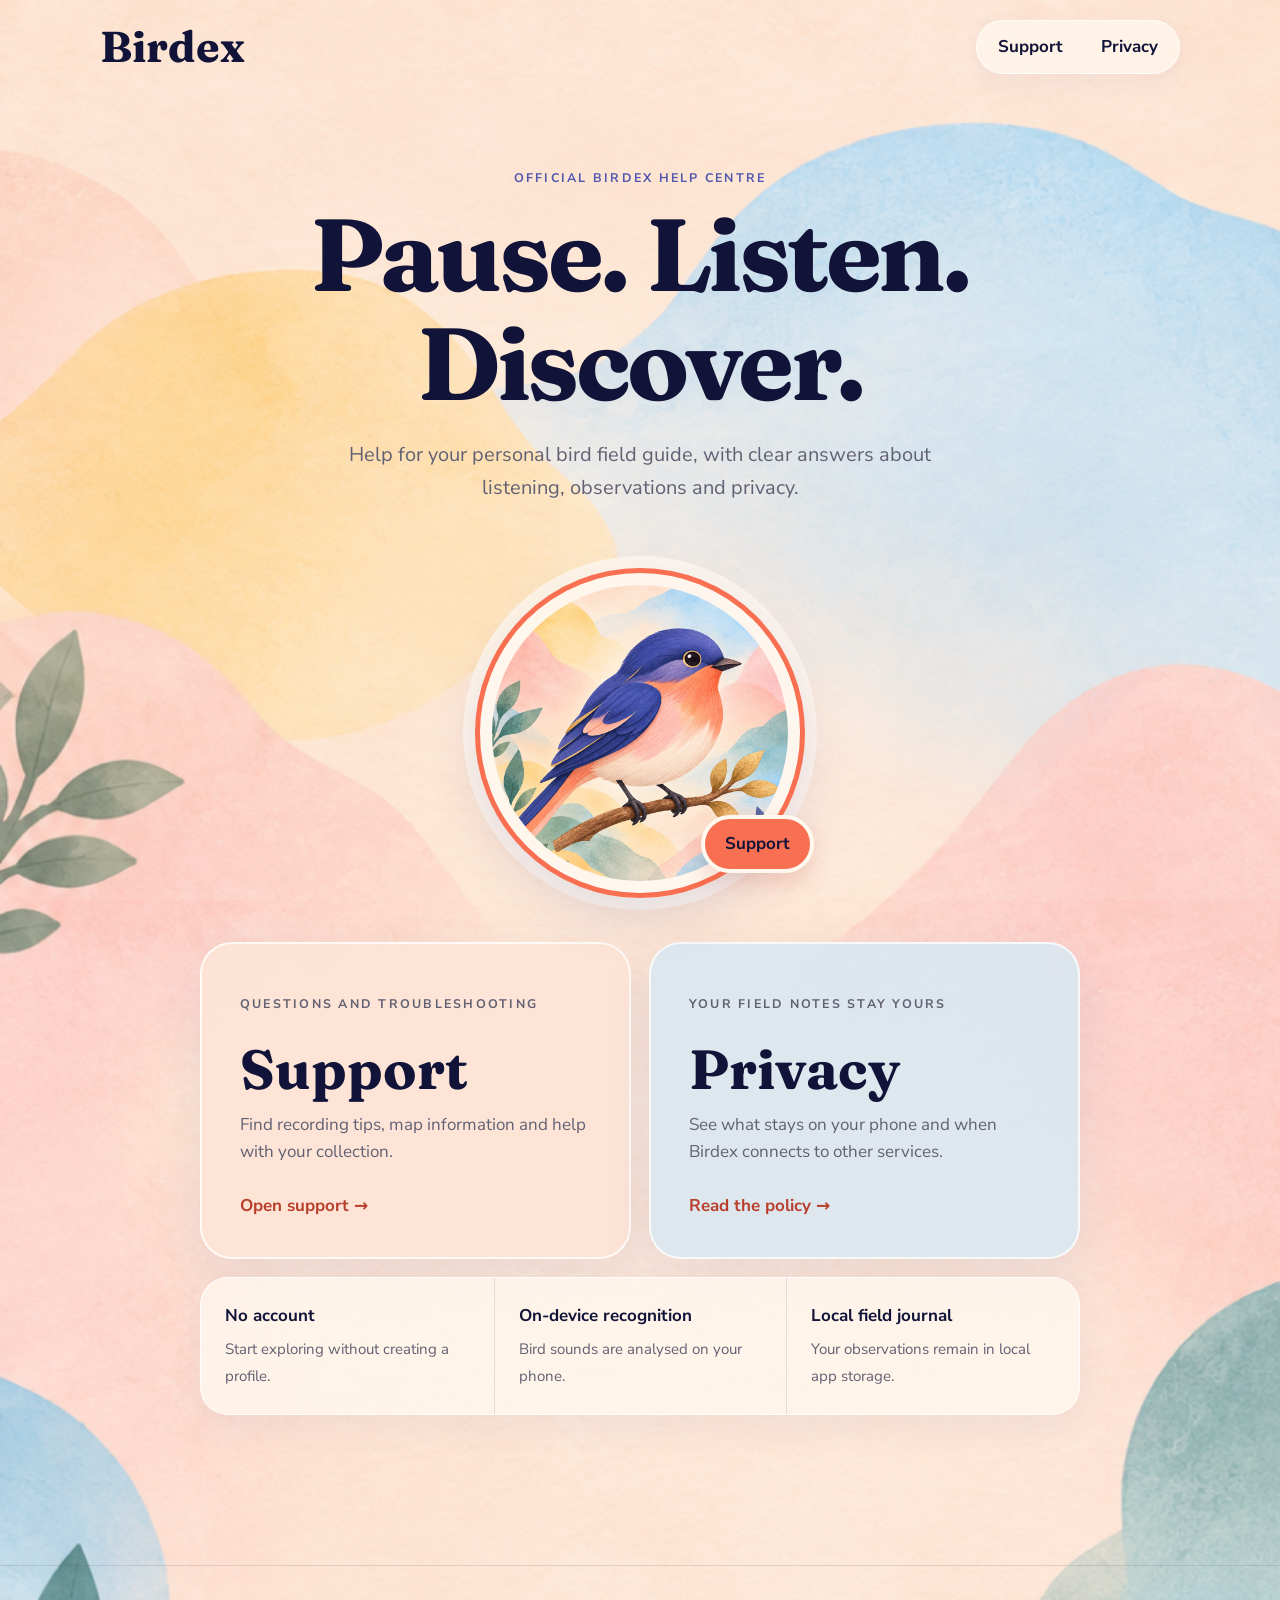
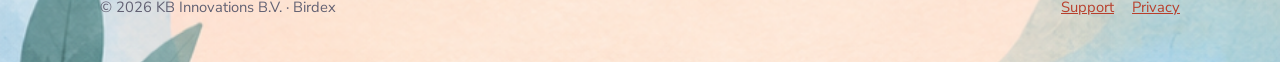
==== index.html @ 6d19d653 "Update Birdex support and privacy site" ====
<!doctype html>
<html lang="en">
<head>
  <meta charset="utf-8">
  <meta name="viewport" content="width=device-width, initial-scale=1">
  <meta name="description" content="Official support and privacy information for Birdex, a local-first bird discovery app.">
  <meta name="theme-color" content="#FDEEE2">
  <title>Birdex · Support and privacy</title>
  <link rel="icon" href="assets/app-icon.png">
  <link rel="stylesheet" href="styles.css">
</head>
<body>
  <header class="site-header site-shell">
    <a class="wordmark" href="./">Birdex</a>
    <nav class="site-nav" aria-label="Main navigation">
      <a href="support/">Support</a>
      <a href="privacy/">Privacy</a>
    </nav>
  </header>

  <main class="site-shell">
    <section class="home-hero">
      <p class="eyebrow">Official Birdex help centre</p>
      <h1>Pause. Listen.<br>Discover.</h1>
      <p class="hero-intro">Help for your personal bird field guide, with clear answers about listening, observations and privacy.</p>

      <a class="bird-medallion" href="support/" aria-label="Open Birdex support">
        <img src="assets/app-icon.png" width="512" height="512" alt="">
      </a>

      <div class="quick-links" aria-label="Help centre sections">
        <a class="quick-card" href="support/">
          <div>
            <p class="eyebrow">Questions and troubleshooting</p>
            <h2>Support</h2>
            <p>Find recording tips, map information and help with your collection.</p>
          </div>
          <span class="arrow">Open support →</span>
        </a>
        <a class="quick-card" href="privacy/">
          <div>
            <p class="eyebrow">Your field notes stay yours</p>
            <h2>Privacy</h2>
            <p>See what stays on your phone and when Birdex connects to other services.</p>
          </div>
          <span class="arrow">Read the policy →</span>
        </a>
      </div>

      <div class="privacy-note" aria-label="Birdex privacy summary">
        <div><strong>No account</strong><span>Start exploring without creating a profile.</span></div>
        <div><strong>On-device recognition</strong><span>Bird sounds are analysed on your phone.</span></div>
        <div><strong>Local field journal</strong><span>Your observations remain in local app storage.</span></div>
      </div>
    </section>
  </main>

  <footer class="site-footer">
    <div class="site-shell footer-row">
      <div>© 2026 KB Innovations B.V. · Birdex</div>
      <div class="footer-links"><a href="support/">Support</a><a href="privacy/">Privacy</a></div>
    </div>
  </footer>
</body>
</html>
---- styles.css ----
@font-face {
  font-family: "Fraunces";
  src: url("assets/fonts/Fraunces-Bold.ttf") format("truetype");
  font-style: normal;
  font-weight: 700;
  font-display: swap;
}

@font-face {
  font-family: "Nunito Sans";
  src: url("assets/fonts/NunitoSans-Regular.ttf") format("truetype");
  font-style: normal;
  font-weight: 400;
  font-display: swap;
}

@font-face {
  font-family: "Nunito Sans";
  src: url("assets/fonts/NunitoSans-Bold.ttf") format("truetype");
  font-style: normal;
  font-weight: 700;
  font-display: swap;
}

:root {
  color-scheme: light;
  --ink: #111438;
  --muted: #626173;
  --indigo: #5157ae;
  --coral: #f87051;
  --coral-hover: #ff866c;
  --coral-dark: #b83f2c;
  --paper: #fff8ef;
  --canvas: #fdeee2;
  --blush: #fde4d6;
  --sky: #dce7f0;
  --mint: #e2f0e7;
  --butter: #fff0c4;
  --border: #e8dad4;
  --shadow: 0 18px 50px rgba(81, 87, 174, 0.11);
}

* { box-sizing: border-box; }

html { scroll-behavior: smooth; }

body {
  min-height: 100vh;
  margin: 0;
  background-color: var(--canvas);
  background-image:
    linear-gradient(rgba(253, 238, 226, 0.12), rgba(253, 238, 226, 0.12)),
    url("assets/garden-paper.png");
  background-position: center top;
  background-repeat: no-repeat;
  background-size: cover;
  background-attachment: fixed;
  color: var(--ink);
  font-family: "Nunito Sans", "Avenir Next", Avenir, system-ui, sans-serif;
  font-size: 17px;
  line-height: 1.62;
}

a { color: var(--coral-dark); }
a:hover { color: var(--indigo); }
a:focus-visible, summary:focus-visible {
  outline: 3px solid var(--indigo);
  outline-offset: 4px;
}

.site-shell {
  width: min(1080px, calc(100% - 40px));
  margin-inline: auto;
}

.site-header {
  display: flex;
  align-items: center;
  justify-content: space-between;
  gap: 24px;
  min-height: 94px;
  padding-block: 16px;
}

.wordmark,
h1,
h2,
h3 {
  font-family: "Fraunces", Georgia, "Times New Roman", serif;
  font-weight: 700;
}

.wordmark {
  color: var(--ink);
  font-size: clamp(2rem, 4vw, 2.7rem);
  line-height: 1;
  text-decoration: none;
}

.site-nav {
  display: flex;
  align-items: center;
  gap: 4px;
  padding: 4px;
  border: 1px solid rgba(255, 255, 255, 0.82);
  border-radius: 999px;
  background: rgba(255, 248, 239, 0.72);
  box-shadow: 0 8px 24px rgba(81, 87, 174, 0.06);
}

.site-nav a {
  min-height: 44px;
  display: inline-flex;
  align-items: center;
  padding: 8px 17px;
  border-radius: 999px;
  color: var(--ink);
  font-weight: 700;
  text-decoration: none;
}

.site-nav a:hover,
.site-nav a[aria-current="page"] {
  background: var(--paper);
  color: var(--coral-dark);
}

main { padding-bottom: 84px; }

.home-hero {
  display: grid;
  justify-items: center;
  padding: clamp(36px, 6vw, 74px) 0 46px;
  text-align: center;
}

.eyebrow {
  margin: 0 0 12px;
  color: var(--indigo);
  font-size: 0.78rem;
  font-weight: 700;
  letter-spacing: 0.18em;
  text-transform: uppercase;
}

h1,
h2,
h3 { margin: 0; line-height: 1.06; }

h1 {
  max-width: 920px;
  font-size: clamp(3.15rem, 8vw, 6.7rem);
  letter-spacing: -0.035em;
}

h2 { font-size: clamp(2rem, 4.5vw, 3.45rem); }
h3 { font-size: 1.45rem; }

.hero-intro,
.lead {
  max-width: 650px;
  margin: 22px auto 0;
  color: var(--muted);
  font-size: clamp(1.05rem, 2vw, 1.25rem);
}

.bird-medallion {
  position: relative;
  width: clamp(230px, 30vw, 330px);
  aspect-ratio: 1;
  display: block;
  margin: clamp(38px, 6vw, 64px) auto 0;
  padding: 12px;
  border: 5px solid var(--coral);
  border-radius: 50%;
  background: rgba(255, 248, 239, 0.92);
  box-shadow:
    0 20px 48px rgba(81, 87, 174, 0.15),
    0 0 0 12px rgba(255, 248, 239, 0.8);
  transition: transform 180ms ease, box-shadow 180ms ease;
}

.bird-medallion::after {
  position: absolute;
  right: -14px;
  bottom: 20px;
  min-height: 50px;
  display: grid;
  place-items: center;
  padding: 0 20px;
  border: 4px solid var(--paper);
  border-radius: 999px;
  background: var(--coral);
  color: var(--ink);
  content: "Support";
  font-weight: 700;
  box-shadow: 0 10px 24px rgba(184, 63, 44, 0.18);
}

.bird-medallion:hover {
  color: inherit;
  transform: translateY(-4px);
  box-shadow:
    0 26px 60px rgba(81, 87, 174, 0.18),
    0 0 0 12px rgba(255, 248, 239, 0.88);
}

.bird-medallion img {
  width: 100%;
  height: 100%;
  display: block;
  border-radius: 50%;
  object-fit: cover;
}

.quick-links {
  width: min(880px, 100%);
  display: grid;
  grid-template-columns: repeat(2, minmax(0, 1fr));
  gap: 18px;
  margin: 44px auto 0;
}

.quick-card {
  min-height: 190px;
  display: flex;
  flex-direction: column;
  align-items: flex-start;
  justify-content: space-between;
  padding: clamp(26px, 4vw, 38px);
  border: 2px solid rgba(255, 255, 255, 0.78);
  border-radius: 32px;
  background: rgba(253, 228, 214, 0.92);
  color: var(--ink);
  text-align: left;
  text-decoration: none;
  box-shadow: var(--shadow);
  transition: transform 180ms ease, box-shadow 180ms ease;
}

.quick-card:nth-child(2) { background: rgba(220, 231, 240, 0.94); }
.quick-card:hover {
  color: var(--ink);
  transform: translateY(-3px);
  box-shadow: 0 22px 58px rgba(81, 87, 174, 0.15);
}
.quick-card p { max-width: 360px; margin: 12px 0 26px; color: var(--muted); }
.quick-card .arrow { color: var(--coral-dark); font-weight: 700; }

.privacy-note {
  width: min(880px, 100%);
  display: grid;
  grid-template-columns: repeat(3, minmax(0, 1fr));
  margin: 18px auto 0;
  overflow: hidden;
  border: 1px solid rgba(255, 255, 255, 0.84);
  border-radius: 28px;
  background: rgba(255, 248, 239, 0.8);
  box-shadow: 0 12px 34px rgba(81, 87, 174, 0.07);
}

.privacy-note div { padding: 24px; text-align: left; }
.privacy-note div + div { border-left: 1px solid var(--border); }
.privacy-note strong { display: block; margin-bottom: 5px; }
.privacy-note span { color: var(--muted); font-size: 0.94rem; line-height: 1.45; }

.page-hero {
  max-width: 820px;
  margin-inline: auto;
  padding: clamp(44px, 7vw, 84px) 0 46px;
  text-align: center;
}

.page-hero h1 { font-size: clamp(3rem, 7vw, 5.8rem); }

.actions {
  display: flex;
  flex-wrap: wrap;
  justify-content: center;
  gap: 12px;
  margin-top: 30px;
}

.button {
  min-height: 56px;
  display: inline-flex;
  align-items: center;
  justify-content: center;
  padding: 12px 25px;
  border: 3px solid var(--paper);
  border-radius: 999px;
  background: var(--coral);
  color: var(--ink);
  font-weight: 700;
  text-decoration: none;
  box-shadow: 0 10px 25px rgba(184, 63, 44, 0.16);
}

.button:hover { background: var(--coral-hover); color: var(--ink); }
.draft-contact { cursor: not-allowed; opacity: 0.72; pointer-events: none; }

.content-card {
  max-width: 900px;
  margin-inline: auto;
  padding: clamp(28px, 6vw, 66px);
  border: 2px solid rgba(255, 255, 255, 0.84);
  border-radius: 38px;
  background: rgba(255, 248, 239, 0.93);
  box-shadow: var(--shadow);
}

.content-card h2 {
  margin-top: 48px;
  font-size: clamp(1.7rem, 3vw, 2.25rem);
}

.content-card h2:first-child { margin-top: 0; }
.content-card p, .content-card li { color: #33344c; }
.content-card .meta { color: var(--muted); font-size: 0.93rem; }

.faq { display: grid; gap: 14px; margin-top: 28px; }
.faq details {
  padding: 20px 22px;
  border: 1px solid var(--border);
  border-radius: 20px;
  background: rgba(255, 255, 255, 0.65);
}
.faq details[open] { background: var(--blush); }
.faq summary { cursor: pointer; color: var(--ink); font-weight: 700; }
.faq details p { margin-bottom: 0; }

.site-footer {
  margin-top: 20px;
  padding: 30px 0 42px;
  border-top: 1px solid rgba(98, 97, 115, 0.18);
  color: var(--muted);
  font-size: 0.92rem;
}

.footer-row {
  display: flex;
  justify-content: space-between;
  align-items: flex-start;
  gap: 24px;
}
.footer-links { display: flex; flex-wrap: wrap; gap: 18px; }

@media (max-width: 760px) {
  body { background-attachment: scroll; }
  .site-shell { width: min(100% - 28px, 1080px); }
  .site-header { min-height: 82px; }
  .wordmark { font-size: 2.1rem; }
  .site-nav a { min-height: 42px; padding-inline: 13px; }
  .home-hero { padding-top: 28px; }
  h1 { font-size: clamp(3rem, 15vw, 4.9rem); }
  .bird-medallion { width: min(70vw, 292px); }
  .quick-links { grid-template-columns: 1fr; }
  .quick-card { min-height: 170px; }
  .privacy-note { grid-template-columns: 1fr; }
  .privacy-note div + div { border-top: 1px solid var(--border); border-left: 0; }
  .page-hero h1 { font-size: clamp(2.8rem, 13vw, 4.4rem); }
  .content-card { border-radius: 30px; }
  .footer-row { display: grid; }
}

@media (max-width: 440px) {
  body { font-size: 16px; }
  .site-header { align-items: flex-start; }
  .site-nav { margin-top: -2px; }
  .site-nav a { padding-inline: 11px; }
  .bird-medallion::after { right: -8px; }
}

@media (prefers-reduced-motion: reduce) {
  html { scroll-behavior: auto; }
  .bird-medallion, .quick-card { transition: none; }
}
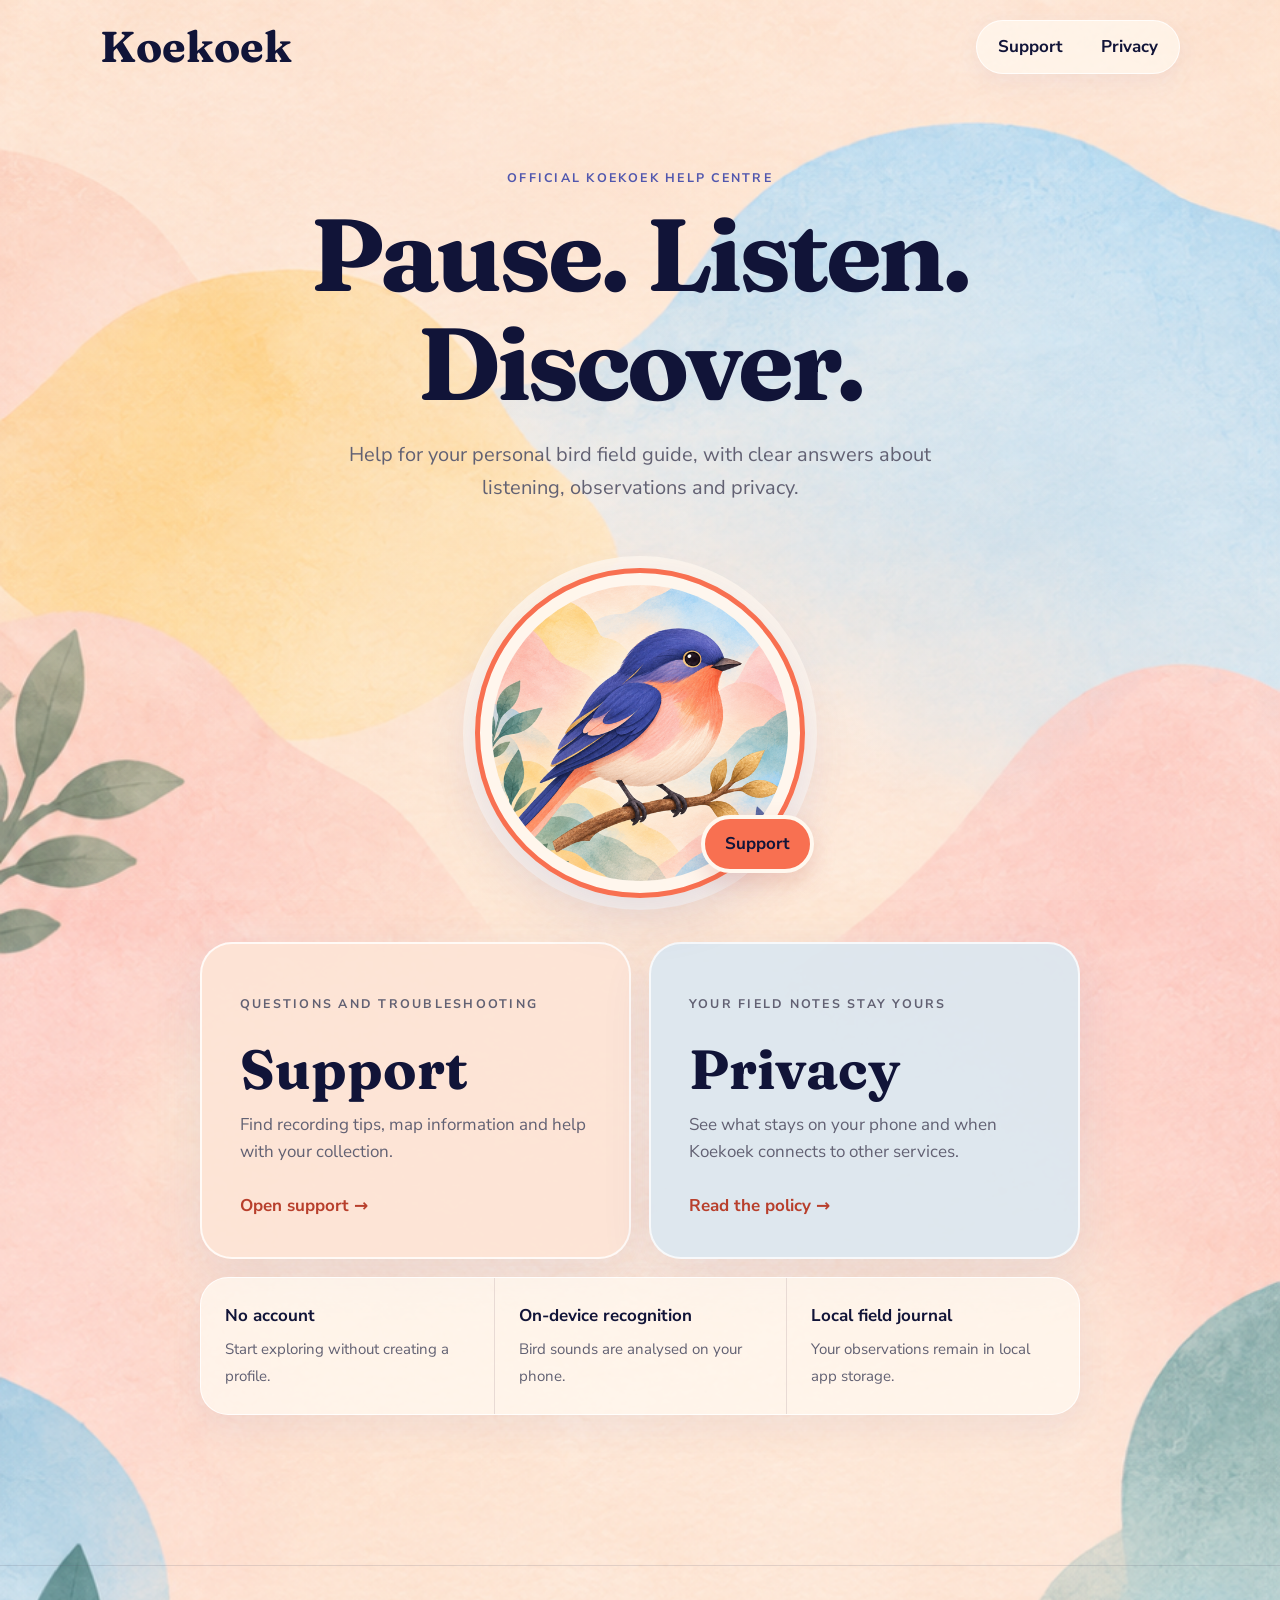
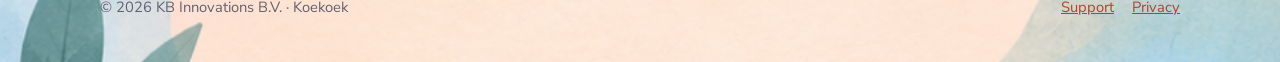
==== commit 2342e62a: "Update Birdex support and privacy site" ====
--- a/index.html
+++ b/index.html
@@ -3,15 +3,15 @@
 <head>
   <meta charset="utf-8">
   <meta name="viewport" content="width=device-width, initial-scale=1">
-  <meta name="description" content="Official support and privacy information for Birdex, a local-first bird discovery app.">
+  <meta name="description" content="Official support and privacy information for Koekoek, a local-first bird discovery app.">
   <meta name="theme-color" content="#FDEEE2">
-  <title>Birdex · Support and privacy</title>
+  <title>Koekoek · Support and privacy</title>
   <link rel="icon" href="assets/app-icon.png">
   <link rel="stylesheet" href="styles.css">
 </head>
 <body>
   <header class="site-header site-shell">
-    <a class="wordmark" href="./">Birdex</a>
+    <a class="wordmark" href="./">Koekoek</a>
     <nav class="site-nav" aria-label="Main navigation">
       <a href="support/">Support</a>
       <a href="privacy/">Privacy</a>
@@ -20,11 +20,11 @@
 
   <main class="site-shell">
     <section class="home-hero">
-      <p class="eyebrow">Official Birdex help centre</p>
+      <p class="eyebrow">Official Koekoek help centre</p>
       <h1>Pause. Listen.<br>Discover.</h1>
       <p class="hero-intro">Help for your personal bird field guide, with clear answers about listening, observations and privacy.</p>
 
-      <a class="bird-medallion" href="support/" aria-label="Open Birdex support">
+      <a class="bird-medallion" href="support/" aria-label="Open Koekoek support">
         <img src="assets/app-icon.png" width="512" height="512" alt="">
       </a>
 
@@ -41,13 +41,13 @@
           <div>
             <p class="eyebrow">Your field notes stay yours</p>
             <h2>Privacy</h2>
-            <p>See what stays on your phone and when Birdex connects to other services.</p>
+            <p>See what stays on your phone and when Koekoek connects to other services.</p>
           </div>
           <span class="arrow">Read the policy →</span>
         </a>
       </div>
 
-      <div class="privacy-note" aria-label="Birdex privacy summary">
+      <div class="privacy-note" aria-label="Koekoek privacy summary">
         <div><strong>No account</strong><span>Start exploring without creating a profile.</span></div>
         <div><strong>On-device recognition</strong><span>Bird sounds are analysed on your phone.</span></div>
         <div><strong>Local field journal</strong><span>Your observations remain in local app storage.</span></div>
@@ -57,7 +57,7 @@
 
   <footer class="site-footer">
     <div class="site-shell footer-row">
-      <div>© 2026 KB Innovations B.V. · Birdex</div>
+      <div>© 2026 KB Innovations B.V. · Koekoek</div>
       <div class="footer-links"><a href="support/">Support</a><a href="privacy/">Privacy</a></div>
     </div>
   </footer>
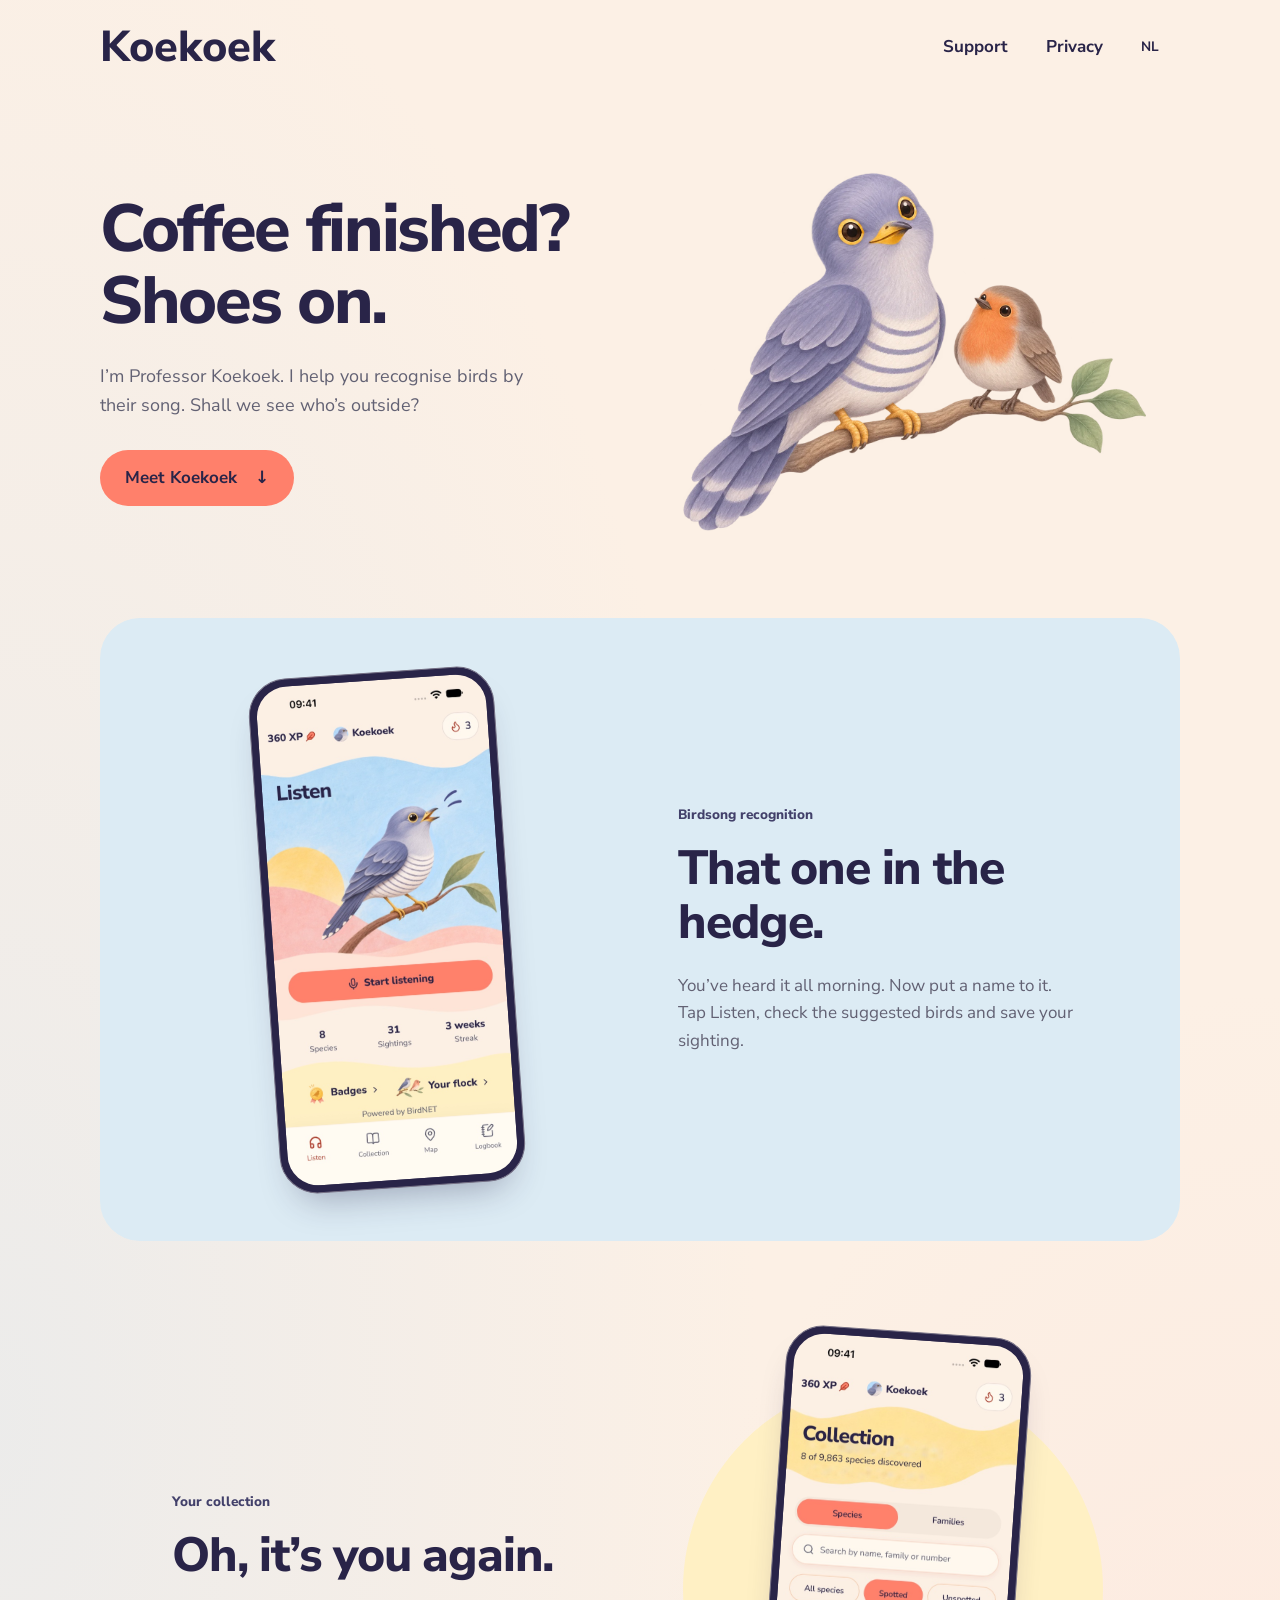
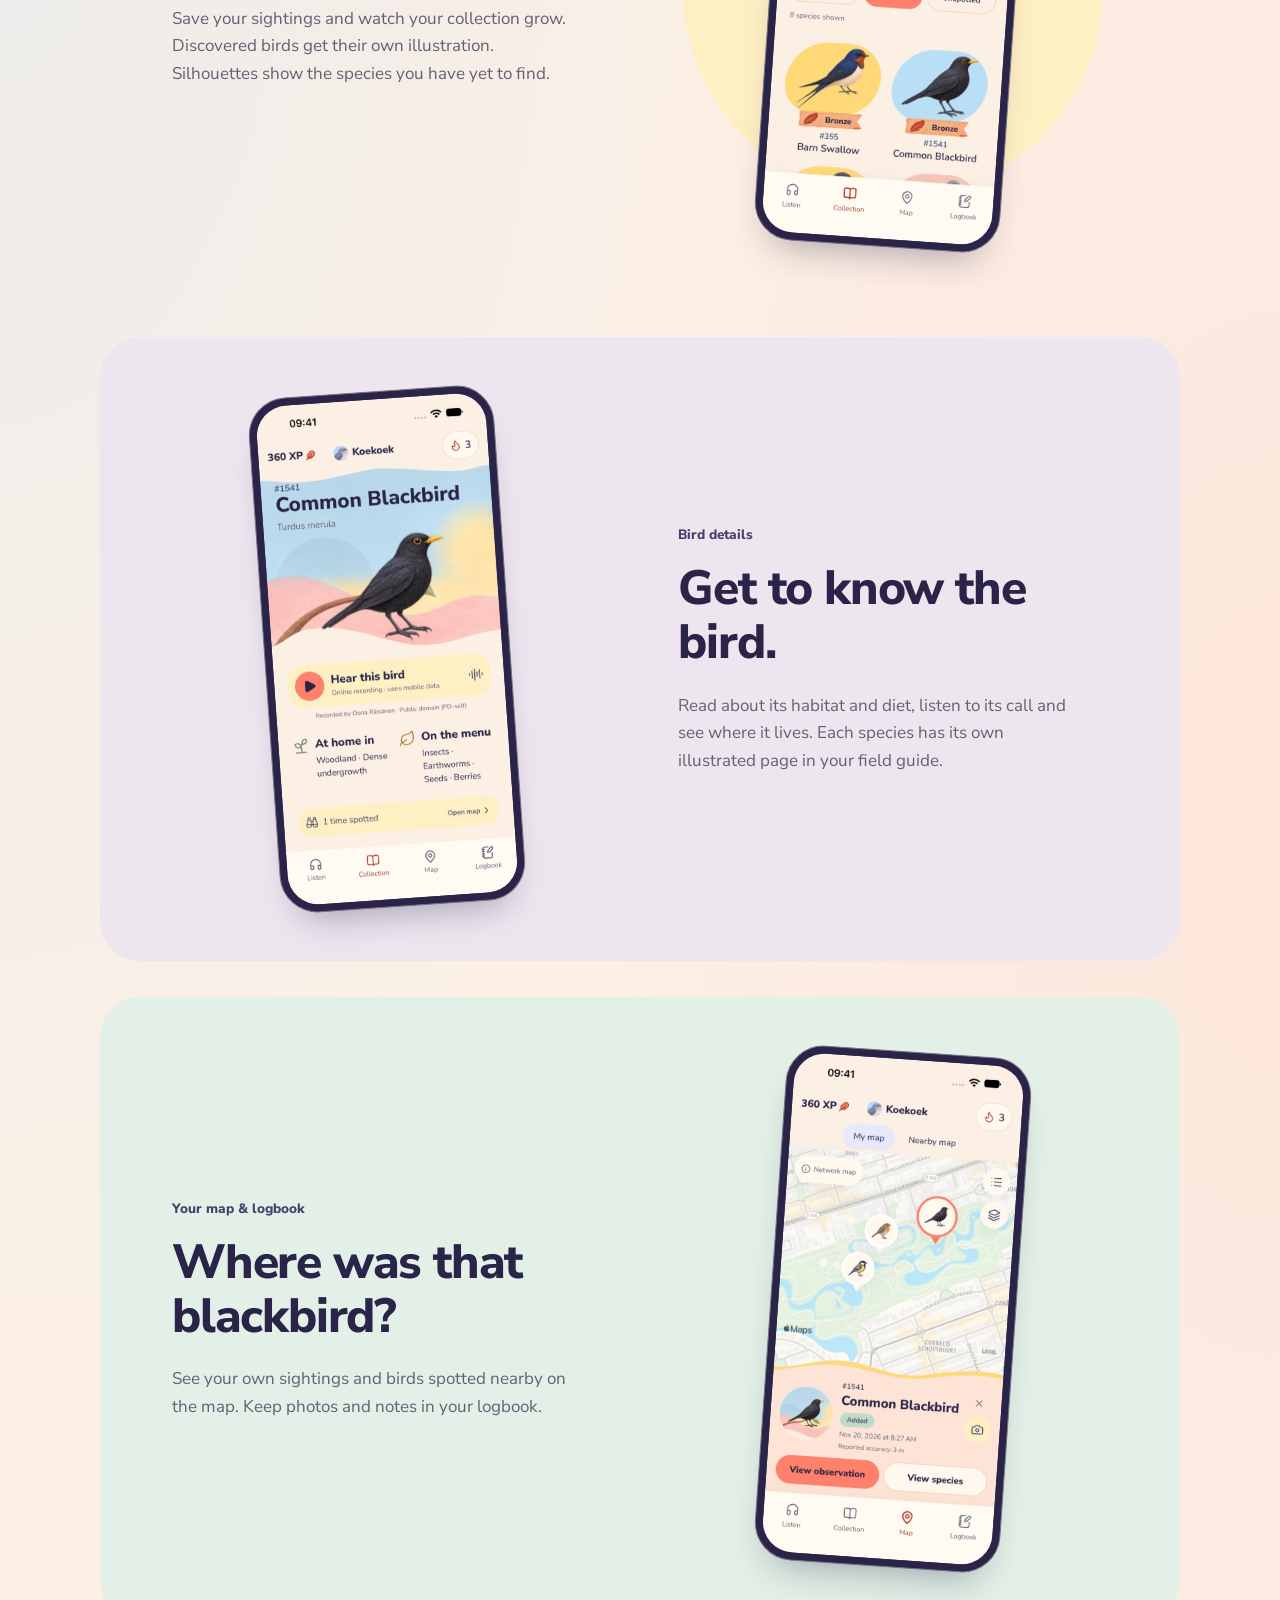
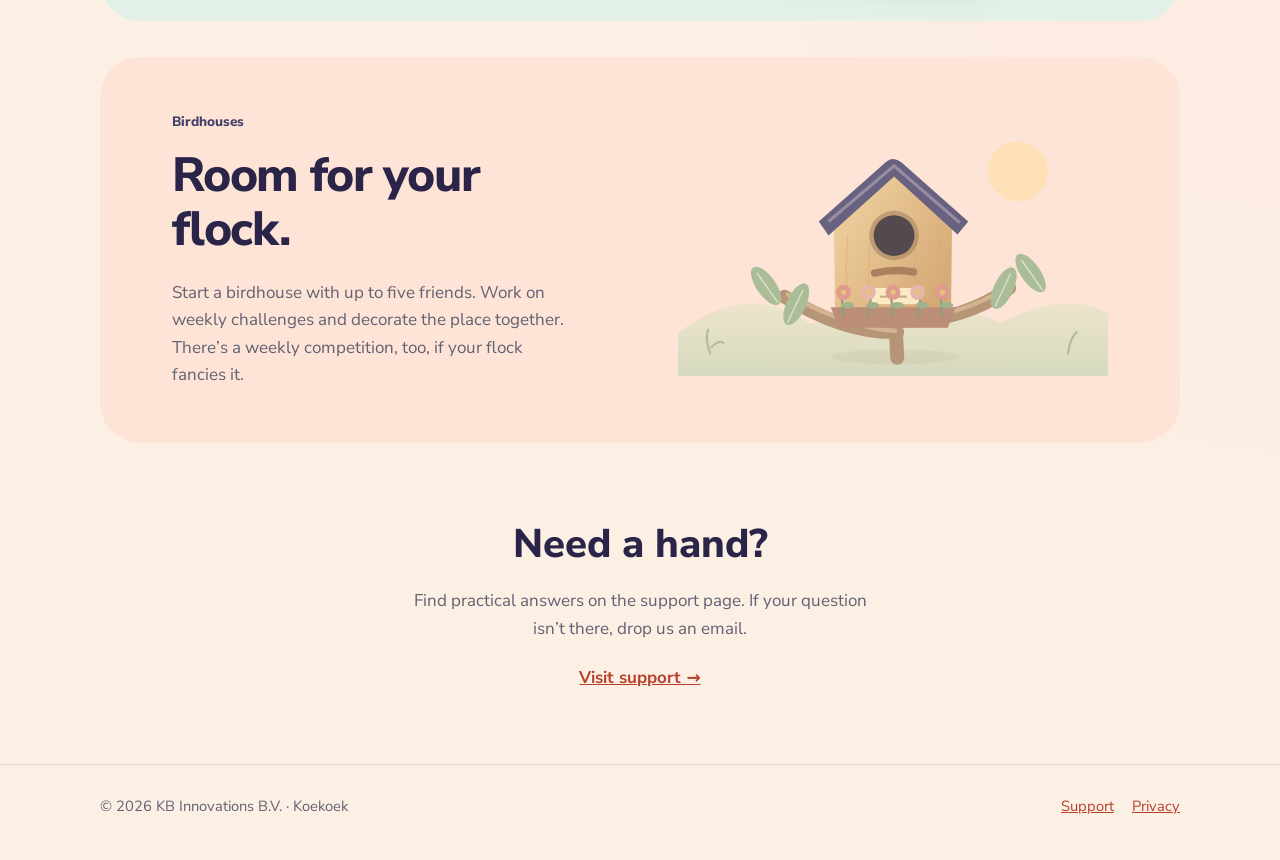
==== commit f1fa2656: "Update Koekoek website" ====
--- a/index.html
+++ b/index.html
@@ -3,62 +3,97 @@
 <head>
   <meta charset="utf-8">
   <meta name="viewport" content="width=device-width, initial-scale=1">
-  <meta name="description" content="Official support and privacy information for Koekoek, a local-first bird discovery app.">
-  <meta name="theme-color" content="#FDEEE2">
-  <title>Koekoek · Support and privacy</title>
+  <meta name="description" content="Meet the birds around you with Koekoek. Recognise birdsong, build your collection and keep your favourite sightings close.">
+  <meta name="theme-color" content="#FCF0E5">
+  <title>Koekoek · Discover the birds around you</title>
   <link rel="icon" href="assets/app-icon.png">
   <link rel="stylesheet" href="styles.css">
+  <link rel="alternate" hreflang="en" href="./">
+  <link rel="alternate" hreflang="nl" href="nl/">
+  <script src="locale.js" defer></script>
 </head>
-<body>
+<body class="home-site">
   <header class="site-header site-shell">
-    <a class="wordmark" href="./">Koekoek</a>
+    <a class="wordmark" href="./?lang=en">Koekoek</a>
     <nav class="site-nav" aria-label="Main navigation">
-      <a href="support/">Support</a>
-      <a href="privacy/">Privacy</a>
-    </nav>
+      <a href="support/?lang=en">Support</a>
+      <a href="privacy/?lang=en">Privacy</a>
+    <a href="nl/" hreflang="nl" lang="nl" aria-label="Nederlands" title="Nederlands">NL</a></nav>
   </header>
 
   <main class="site-shell">
-    <section class="home-hero">
-      <p class="eyebrow">Official Koekoek help centre</p>
-      <h1>Pause. Listen.<br>Discover.</h1>
-      <p class="hero-intro">Help for your personal bird field guide, with clear answers about listening, observations and privacy.</p>
+    <section class="home-hero" aria-labelledby="welcome-title">
+      <div class="home-welcome">
+        <h1 id="welcome-title">Coffee finished?<br>Shoes on.</h1>
+        <p class="hero-intro">I’m Professor Koekoek. I help you recognise birds by their song. Shall we see who’s outside?</p>
+        <div class="actions"><a class="button" href="#listen">Meet Koekoek <span aria-hidden="true">↓</span></a></div>
+      </div>
+      <img class="home-illustration" src="assets/koekoek-garden-hero.webp" width="1536" height="1024" alt="The Koekoek bird and a robin together on a leafy branch." fetchpriority="high">
+    </section>
 
-      <a class="bird-medallion" href="support/" aria-label="Open Koekoek support">
-        <img src="assets/app-icon.png" width="512" height="512" alt="">
-      </a>
+    <section class="feature feature-listen" id="listen" aria-labelledby="listen-title">
+      <div class="feature-visual">
+        <div class="phone phone-left"><img src="assets/screens/listen.jpg" width="600" height="1304" alt="Koekoek’s Listen screen with its Start listening button." loading="lazy"></div>
+      </div>
+      <div class="feature-copy">
+        <p class="feature-label">Birdsong recognition</p>
+        <h2 id="listen-title">That one in the hedge.</h2>
+        <p>You’ve heard it all morning. Now put a name to it. Tap Listen, check the suggested birds and save your sighting.</p>
+      </div>
+    </section>
 
-      <div class="quick-links" aria-label="Help centre sections">
-        <a class="quick-card" href="support/">
-          <div>
-            <p class="eyebrow">Questions and troubleshooting</p>
-            <h2>Support</h2>
-            <p>Find recording tips, map information and help with your collection.</p>
-          </div>
-          <span class="arrow">Open support →</span>
-        </a>
-        <a class="quick-card" href="privacy/">
-          <div>
-            <p class="eyebrow">Your field notes stay yours</p>
-            <h2>Privacy</h2>
-            <p>See what stays on your phone and when Koekoek connects to other services.</p>
-          </div>
-          <span class="arrow">Read the policy →</span>
-        </a>
+    <section class="feature feature-collection" aria-labelledby="collection-title">
+      <div class="feature-copy">
+        <p class="feature-label">Your collection</p>
+        <h2 id="collection-title">Oh, it’s you again.</h2>
+        <p>Save your sightings and watch your collection grow. Discovered birds get their own illustration. Silhouettes show the species you have yet to find.</p>
       </div>
+      <div class="feature-visual">
+        <div class="phone phone-right"><img src="assets/screens/collection.jpg" width="600" height="1304" alt="A personal Koekoek collection showing illustrated Barn Swallow and Common Blackbird entries." loading="lazy"></div>
+      </div>
+    </section>
 
-      <div class="privacy-note" aria-label="Koekoek privacy summary">
-        <div><strong>No account</strong><span>Start exploring without creating a profile.</span></div>
-        <div><strong>On-device recognition</strong><span>Bird sounds are analysed on your phone.</span></div>
-        <div><strong>Local field journal</strong><span>Your observations remain in local app storage.</span></div>
+    <section class="feature feature-species" aria-labelledby="species-title">
+      <div class="feature-visual">
+        <div class="phone phone-left"><img src="assets/screens/species.jpg" width="600" height="1304" alt="The Common Blackbird detail page with its call, habitat and diet." loading="lazy"></div>
       </div>
+      <div class="feature-copy">
+        <p class="feature-label">Bird details</p>
+        <h2 id="species-title">Get to know the bird.</h2>
+        <p>Read about its habitat and diet, listen to its call and see where it lives. Each species has its own illustrated page in your field guide.</p>
+      </div>
+    </section>
+
+    <section class="feature feature-map" aria-labelledby="map-title">
+      <div class="feature-copy">
+        <p class="feature-label">Your map &amp; logbook</p>
+        <h2 id="map-title">Where was that blackbird?</h2>
+        <p>See your own sightings and birds spotted nearby on the map. Keep photos and notes in your logbook.</p>
+      </div>
+      <div class="feature-visual">
+        <div class="phone phone-right"><img src="assets/screens/map.jpg" width="600" height="1304" alt="Koekoek’s personal map with three saved bird sightings and an observation preview." loading="lazy"></div>
+      </div>
+    </section>
+
+    <section class="feature feature-house" aria-labelledby="house-title">
+      <div class="feature-copy">
+        <p class="feature-label">Birdhouses</p>
+        <h2 id="house-title">Room for your flock.</h2>
+        <p>Start a birdhouse with up to five friends. Work on weekly challenges and decorate the place together. There’s a weekly competition, too, if your flock fancies it.</p>
+      </div>
+      <img class="house-art" src="assets/birdhouse.svg" width="400" height="235" alt="A wooden Koekoek birdhouse with a purple roof and a window box of flowers." loading="lazy">
+    </section>
+    <section class="home-closing">
+      <h2>Need a hand?</h2>
+      <p>Find practical answers on the support page. If your question isn’t there, drop us an email.</p>
+      <a href="support/?lang=en">Visit support <span aria-hidden="true">→</span></a>
     </section>
   </main>
 
   <footer class="site-footer">
     <div class="site-shell footer-row">
       <div>© 2026 KB Innovations B.V. · Koekoek</div>
-      <div class="footer-links"><a href="support/">Support</a><a href="privacy/">Privacy</a></div>
+      <div class="footer-links"><a href="support/?lang=en">Support</a><a href="privacy/?lang=en">Privacy</a></div>
     </div>
   </footer>
 </body>
--- a/styles.css
+++ b/styles.css
@@ -1,8 +1,8 @@
 @font-face {
-  font-family: "Fraunces";
-  src: url("assets/fonts/Fraunces-Bold.ttf") format("truetype");
+  font-family: "Nunito Sans";
+  src: url("assets/fonts/NunitoSans-ExtraBold.ttf") format("truetype");
   font-style: normal;
-  font-weight: 700;
+  font-weight: 800;
   font-display: swap;
 }
 
@@ -24,14 +24,14 @@
 
 :root {
   color-scheme: light;
-  --ink: #111438;
+  --ink: #292448;
   --muted: #626173;
-  --indigo: #5157ae;
-  --coral: #f87051;
+  --indigo: #42406A;
+  --coral: #FF806B;
   --coral-hover: #ff866c;
   --coral-dark: #b83f2c;
   --paper: #fff8ef;
-  --canvas: #fdeee2;
+  --canvas: #FCF0E5;
   --blush: #fde4d6;
   --sky: #dce7f0;
   --mint: #e2f0e7;
@@ -48,13 +48,6 @@
   min-height: 100vh;
   margin: 0;
   background-color: var(--canvas);
-  background-image:
-    linear-gradient(rgba(253, 238, 226, 0.12), rgba(253, 238, 226, 0.12)),
-    url("assets/garden-paper.png");
-  background-position: center top;
-  background-repeat: no-repeat;
-  background-size: cover;
-  background-attachment: fixed;
   color: var(--ink);
   font-family: "Nunito Sans", "Avenir Next", Avenir, system-ui, sans-serif;
   font-size: 17px;
@@ -63,7 +56,7 @@
 
 a { color: var(--coral-dark); }
 a:hover { color: var(--indigo); }
-a:focus-visible, summary:focus-visible {
+a:focus-visible, button:focus-visible, summary:focus-visible {
   outline: 3px solid var(--indigo);
   outline-offset: 4px;
 }
@@ -86,8 +79,8 @@
 h1,
 h2,
 h3 {
-  font-family: "Fraunces", Georgia, "Times New Roman", serif;
-  font-weight: 700;
+  font-family: "Nunito Sans", system-ui, sans-serif;
+  font-weight: 800;
 }
 
 .wordmark {
@@ -127,12 +120,53 @@
 
 main { padding-bottom: 84px; }
 
+.home-site,
+.invitation-site { background: radial-gradient(ellipse at 0% 35%, #DCE7F080, transparent 42%), radial-gradient(ellipse at 100% 60%, #FFDCD380, transparent 42%), var(--canvas); }
+.site-nav { background: var(--mint); border-color: var(--mint); box-shadow: none; }
+
 .home-hero {
   display: grid;
-  justify-items: center;
-  padding: clamp(36px, 6vw, 74px) 0 46px;
-  text-align: center;
-}
+  grid-template-columns: 1fr 1.1fr;
+  align-items: center;
+  gap: 16px;
+  padding: clamp(36px, 6vw, 70px) 0 82px;
+}
+.home-hero h1 { font-size: clamp(2.8rem, 5.2vw, 4.5rem); line-height: 1.08; }
+.home-hero .hero-intro { max-width: 430px; font-size: 1.125rem; margin: 24px 0 0; }
+.home-hero .actions { justify-content: flex-start; }
+.home-hero .button { gap: 18px; border: 0; box-shadow: none; }
+.home-illustration { display: block; width: 100%; height: auto; }
+.home-site main { padding-bottom: 0; }
+.home-site .site-nav { background: transparent; border: 0; }
+.home-site .site-footer { margin-top: 0; }
+.feature {
+  display: grid;
+  grid-template-columns: 1fr 1fr;
+  align-items: center;
+  gap: clamp(24px, 6vw, 80px);
+  padding: 54px clamp(24px, 6vw, 72px);
+  border-radius: 40px;
+  margin-bottom: 36px;
+  scroll-margin-top: 24px;
+}
+.feature-listen { background: #DCEBF4; }
+.feature-species { background: #EEE6EF; }
+.feature-map { background: var(--mint); }
+.feature-copy { max-width: 400px; }
+.feature-copy h2 { font-size: clamp(2rem, 3.8vw, 3rem); line-height: 1.12; letter-spacing: -.025em; }
+.feature-copy p { margin: 22px 0 0; color: var(--muted); }
+.feature-copy .feature-label { margin: 0 0 16px; color: var(--indigo); font-size: .85rem; font-weight: 800; }
+.feature-copy .feature-detail { font-size: .95rem; }
+.feature-visual { display: grid; place-items: center; position: relative; isolation: isolate; }
+.feature-collection .feature-visual::before { content: ''; position: absolute; z-index: -1; width: 115%; max-width: 420px; aspect-ratio: 1; border-radius: 50%; background: var(--butter); }
+.phone { width: min(246px, 100%); padding: 7px; border: 1px solid #757085; border-radius: 38px; background: #292448; box-shadow: 0 22px 36px -18px #29244860; }
+.phone img { display: block; width: 100%; height: auto; border-radius: 31px; }
+.phone-left { transform: rotate(-4deg); }
+.phone-right { transform: rotate(4deg); }
+.home-closing { max-width: 620px; margin: 80px auto 72px; text-align: center; }
+.home-closing h2 { font-size: clamp(1.9rem, 4vw, 2.5rem); }
+.home-closing p { color: var(--muted); margin: 22px auto; max-width: 470px; }
+.home-closing a { font-weight: 700; }
 
 .eyebrow {
   margin: 0 0 12px;
@@ -163,106 +197,6 @@
   color: var(--muted);
   font-size: clamp(1.05rem, 2vw, 1.25rem);
 }
-
-.bird-medallion {
-  position: relative;
-  width: clamp(230px, 30vw, 330px);
-  aspect-ratio: 1;
-  display: block;
-  margin: clamp(38px, 6vw, 64px) auto 0;
-  padding: 12px;
-  border: 5px solid var(--coral);
-  border-radius: 50%;
-  background: rgba(255, 248, 239, 0.92);
-  box-shadow:
-    0 20px 48px rgba(81, 87, 174, 0.15),
-    0 0 0 12px rgba(255, 248, 239, 0.8);
-  transition: transform 180ms ease, box-shadow 180ms ease;
-}
-
-.bird-medallion::after {
-  position: absolute;
-  right: -14px;
-  bottom: 20px;
-  min-height: 50px;
-  display: grid;
-  place-items: center;
-  padding: 0 20px;
-  border: 4px solid var(--paper);
-  border-radius: 999px;
-  background: var(--coral);
-  color: var(--ink);
-  content: "Support";
-  font-weight: 700;
-  box-shadow: 0 10px 24px rgba(184, 63, 44, 0.18);
-}
-
-.bird-medallion:hover {
-  color: inherit;
-  transform: translateY(-4px);
-  box-shadow:
-    0 26px 60px rgba(81, 87, 174, 0.18),
-    0 0 0 12px rgba(255, 248, 239, 0.88);
-}
-
-.bird-medallion img {
-  width: 100%;
-  height: 100%;
-  display: block;
-  border-radius: 50%;
-  object-fit: cover;
-}
-
-.quick-links {
-  width: min(880px, 100%);
-  display: grid;
-  grid-template-columns: repeat(2, minmax(0, 1fr));
-  gap: 18px;
-  margin: 44px auto 0;
-}
-
-.quick-card {
-  min-height: 190px;
-  display: flex;
-  flex-direction: column;
-  align-items: flex-start;
-  justify-content: space-between;
-  padding: clamp(26px, 4vw, 38px);
-  border: 2px solid rgba(255, 255, 255, 0.78);
-  border-radius: 32px;
-  background: rgba(253, 228, 214, 0.92);
-  color: var(--ink);
-  text-align: left;
-  text-decoration: none;
-  box-shadow: var(--shadow);
-  transition: transform 180ms ease, box-shadow 180ms ease;
-}
-
-.quick-card:nth-child(2) { background: rgba(220, 231, 240, 0.94); }
-.quick-card:hover {
-  color: var(--ink);
-  transform: translateY(-3px);
-  box-shadow: 0 22px 58px rgba(81, 87, 174, 0.15);
-}
-.quick-card p { max-width: 360px; margin: 12px 0 26px; color: var(--muted); }
-.quick-card .arrow { color: var(--coral-dark); font-weight: 700; }
-
-.privacy-note {
-  width: min(880px, 100%);
-  display: grid;
-  grid-template-columns: repeat(3, minmax(0, 1fr));
-  margin: 18px auto 0;
-  overflow: hidden;
-  border: 1px solid rgba(255, 255, 255, 0.84);
-  border-radius: 28px;
-  background: rgba(255, 248, 239, 0.8);
-  box-shadow: 0 12px 34px rgba(81, 87, 174, 0.07);
-}
-
-.privacy-note div { padding: 24px; text-align: left; }
-.privacy-note div + div { border-left: 1px solid var(--border); }
-.privacy-note strong { display: block; margin-bottom: 5px; }
-.privacy-note span { color: var(--muted); font-size: 0.94rem; line-height: 1.45; }
 
 .page-hero {
   max-width: 820px;
@@ -297,6 +231,22 @@
 }
 
 .button:hover { background: var(--coral-hover); color: var(--ink); }
+
+.invite-page { max-width: 760px; }
+.invite-art { position: relative; isolation: isolate; width: min(450px, 100%); margin: 0 auto 26px; padding: 20px 0; }
+.invite-art::before { content: ""; position: absolute; z-index: -1; inset: 4% 3%; background: #B9DFF7; border-radius: 46% 54% 43% 57% / 54% 46% 54% 46%; transform: rotate(-5deg); }
+.invite-art::after { content: ""; position: absolute; z-index: -1; width: 72px; height: 72px; border-radius: 50%; background: #FFD978; top: 0; right: 12%; }
+.invite-bird { display: block; width: min(390px, 90%); height: auto; margin: 0 auto 24px; }
+.invite-art .invite-bird { margin-bottom: 0; }
+.invite-page .page-hero { padding-top: 30px; }
+.invite-page h1 { font-size: clamp(2.5rem, 7vw, 3.6rem); letter-spacing: -.025em; }
+.invite-page .eyebrow { display: inline-block; letter-spacing: .06em; background: #FFF0C4; border-radius: 18px; padding: 8px 15px; }
+.invite-page .button { border: 0; font: 800 1rem "Nunito Sans", sans-serif; padding: 15px 32px; box-shadow: none; cursor: pointer; }
+.invite-help { margin: 28px 0; padding: 24px; border-radius: 24px; background: #E2F0E7; border: 1px solid #BFDCC9; text-align: left; }
+.invite-help summary { cursor: pointer; font-weight: bold; padding-block: 8px; }
+.invite-help code { overflow-wrap: anywhere; user-select: all; }
+.invite-note { font-size: .94rem; }
+[hidden] { display: none !important; }
 .draft-contact { cursor: not-allowed; opacity: 0.72; pointer-events: none; }
 
 .content-card {
@@ -351,13 +301,19 @@
   .site-header { min-height: 82px; }
   .wordmark { font-size: 2.1rem; }
   .site-nav a { min-height: 42px; padding-inline: 13px; }
-  .home-hero { padding-top: 28px; }
+  .home-hero { grid-template-columns: 1fr; text-align: center; padding: 32px 0 40px; gap: 32px; }
+  .home-hero h1 { font-size: clamp(2.5rem, 9.5vw, 4rem); }
+  .home-hero .hero-intro { margin-inline: auto; }
+  .home-hero .actions { justify-content: center; }
+  .home-illustration { width: min(460px, 100%); margin: 0 auto; }
+  .feature { grid-template-columns: 1fr; padding: 36px 26px 40px; gap: 32px; border-radius: 30px; margin-bottom: 20px; }
+  .feature-copy { grid-row: 1; max-width: 430px; margin: auto; text-align: center; }
+  .feature-visual { grid-row: 2; }
+  .phone { width: 220px; }
+  .feature-collection .feature-visual::before { width: 290px; max-width: 105%; }
+  .home-closing { margin: 56px auto; padding-inline: 12px; }
+
   h1 { font-size: clamp(3rem, 15vw, 4.9rem); }
-  .bird-medallion { width: min(70vw, 292px); }
-  .quick-links { grid-template-columns: 1fr; }
-  .quick-card { min-height: 170px; }
-  .privacy-note { grid-template-columns: 1fr; }
-  .privacy-note div + div { border-top: 1px solid var(--border); border-left: 0; }
   .page-hero h1 { font-size: clamp(2.8rem, 13vw, 4.4rem); }
   .content-card { border-radius: 30px; }
   .footer-row { display: grid; }
@@ -368,10 +324,16 @@
   .site-header { align-items: flex-start; }
   .site-nav { margin-top: -2px; }
   .site-nav a { padding-inline: 11px; }
-  .bird-medallion::after { right: -8px; }
+  .site-header { gap: 10px; }
+  .wordmark { font-size: 1.75rem; }
+  .site-nav a { padding-inline: 9px; }
 }
 
 @media (prefers-reduced-motion: reduce) {
   html { scroll-behavior: auto; }
-  .bird-medallion, .quick-card { transition: none; }
-}
+}
+
+.feature-house { background: var(--blush); margin-top: 36px; }
+.house-art { display: block; width: 100%; height: auto; }
+.site-nav a[hreflang] { font-size: .85rem; }
+@media(max-width: 440px) { .site-nav a { padding-inline: 7px; font-size: .875rem; } .site-nav { gap: 0; padding: 2px; } .wordmark { font-size: 1.65rem; } .feature-house .house-art { grid-row: 2; } }
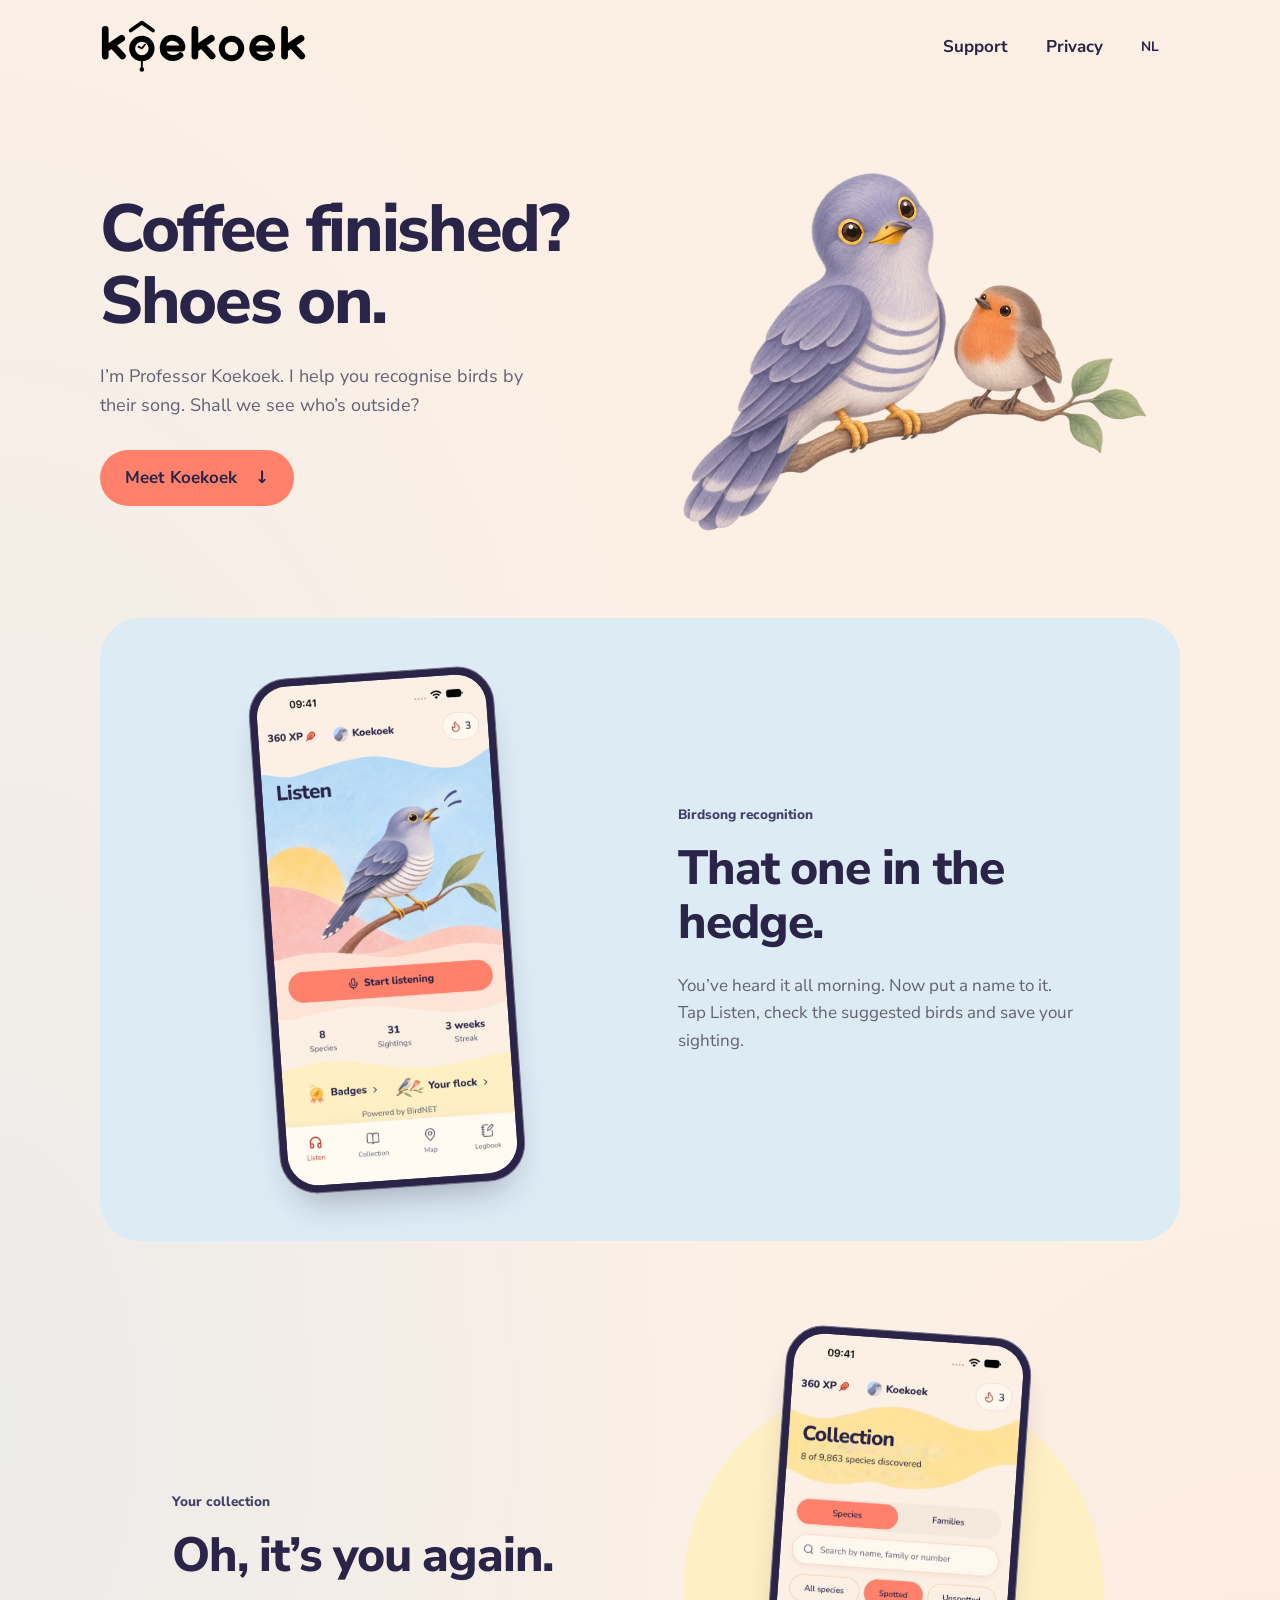
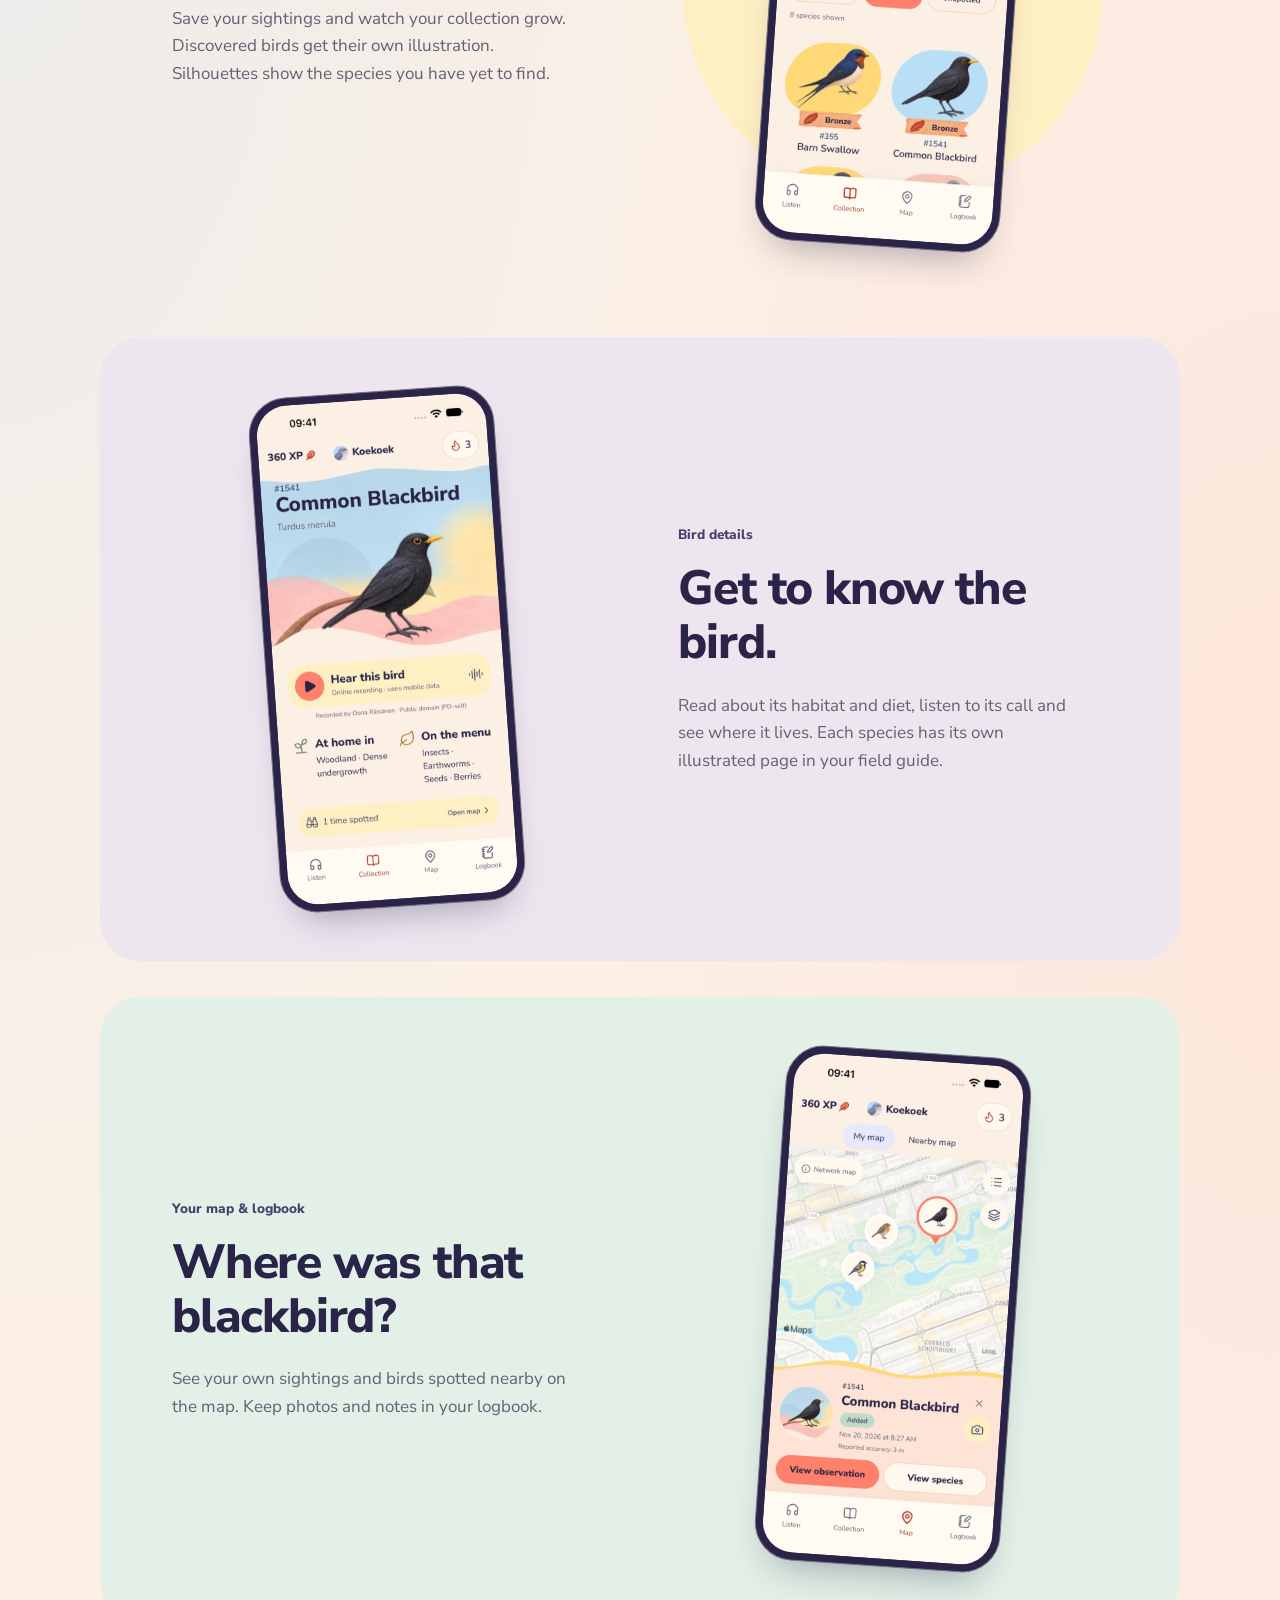
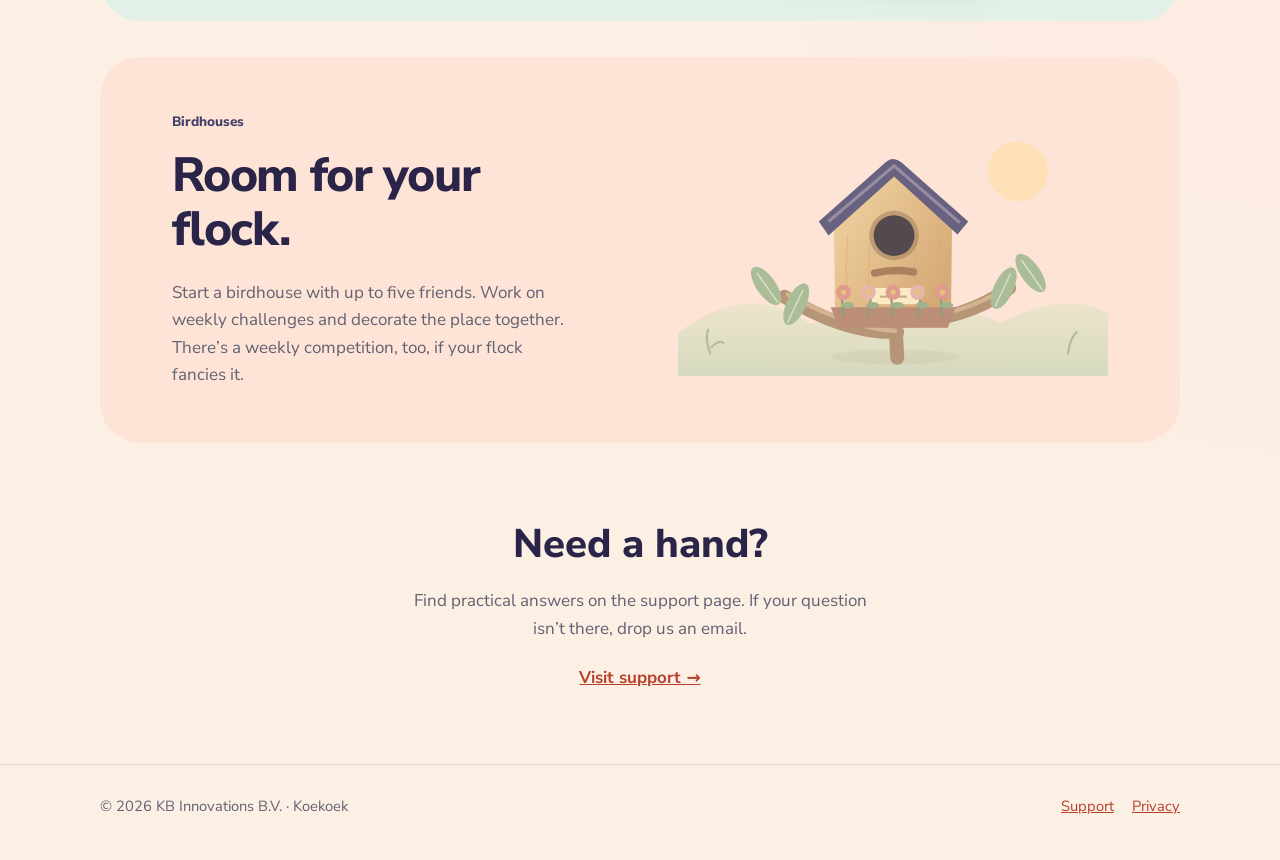
==== commit 5d87a79d: "Update Koekoek website" ====
--- a/index.html
+++ b/index.html
@@ -14,7 +14,7 @@
 </head>
 <body class="home-site">
   <header class="site-header site-shell">
-    <a class="wordmark" href="./?lang=en">Koekoek</a>
+    <a class="wordmark" href="./?lang=en"><img src="assets/koekoek-wordmark.svg" width="554" height="144" alt="Koekoek"></a>
     <nav class="site-nav" aria-label="Main navigation">
       <a href="support/?lang=en">Support</a>
       <a href="privacy/?lang=en">Privacy</a>
--- a/styles.css
+++ b/styles.css
@@ -84,10 +84,20 @@
 }
 
 .wordmark {
+  display: inline-flex;
+  flex-shrink: 0;
+  align-items: center;
+  min-height: 44px;
   color: var(--ink);
   font-size: clamp(2rem, 4vw, 2.7rem);
   line-height: 1;
   text-decoration: none;
+}
+
+.wordmark img {
+  display: block;
+  width: 4.8em;
+  height: auto;
 }
 
 .site-nav {
@@ -337,3 +347,7 @@
 .house-art { display: block; width: 100%; height: auto; }
 .site-nav a[hreflang] { font-size: .85rem; }
 @media(max-width: 440px) { .site-nav a { padding-inline: 7px; font-size: .875rem; } .site-nav { gap: 0; padding: 2px; } .wordmark { font-size: 1.65rem; } .feature-house .house-art { grid-row: 2; } }
+
+@media (max-width: 440px) {
+  .wordmark img { width: 4.3em; }
+}
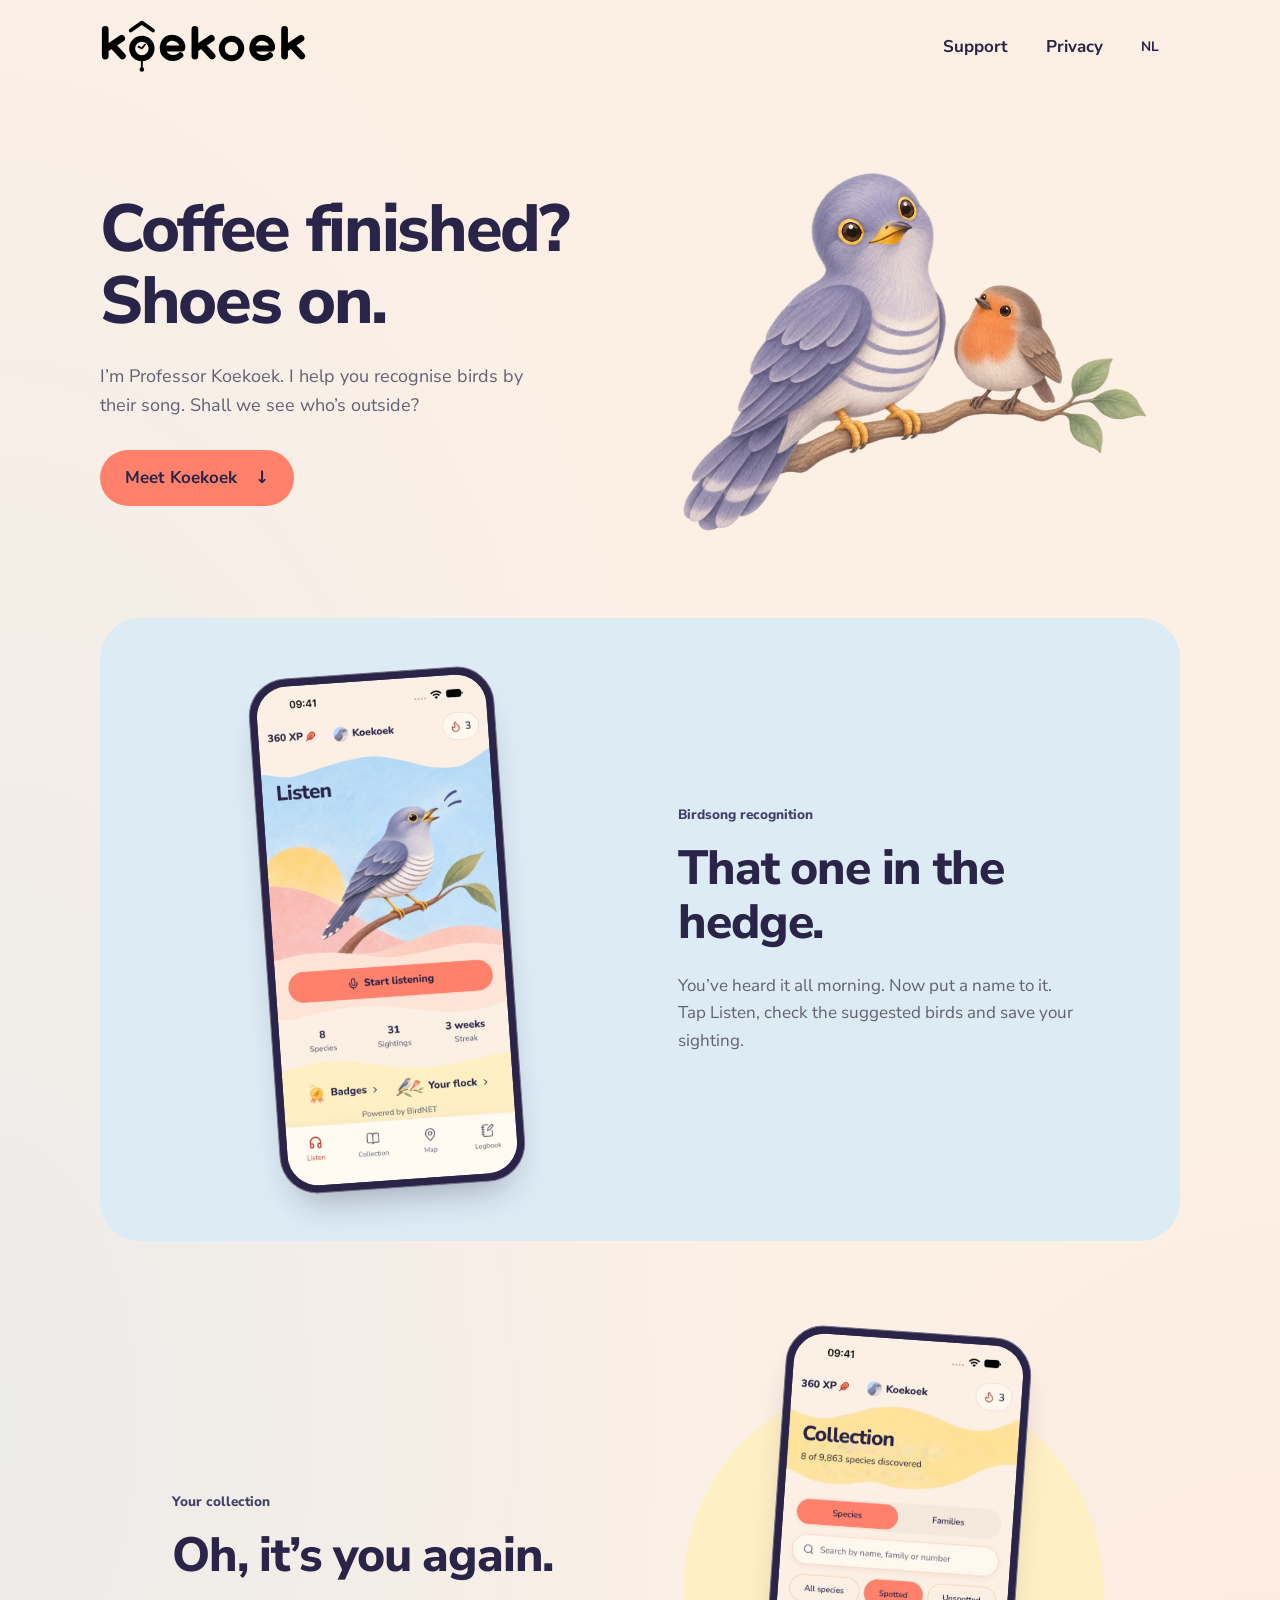
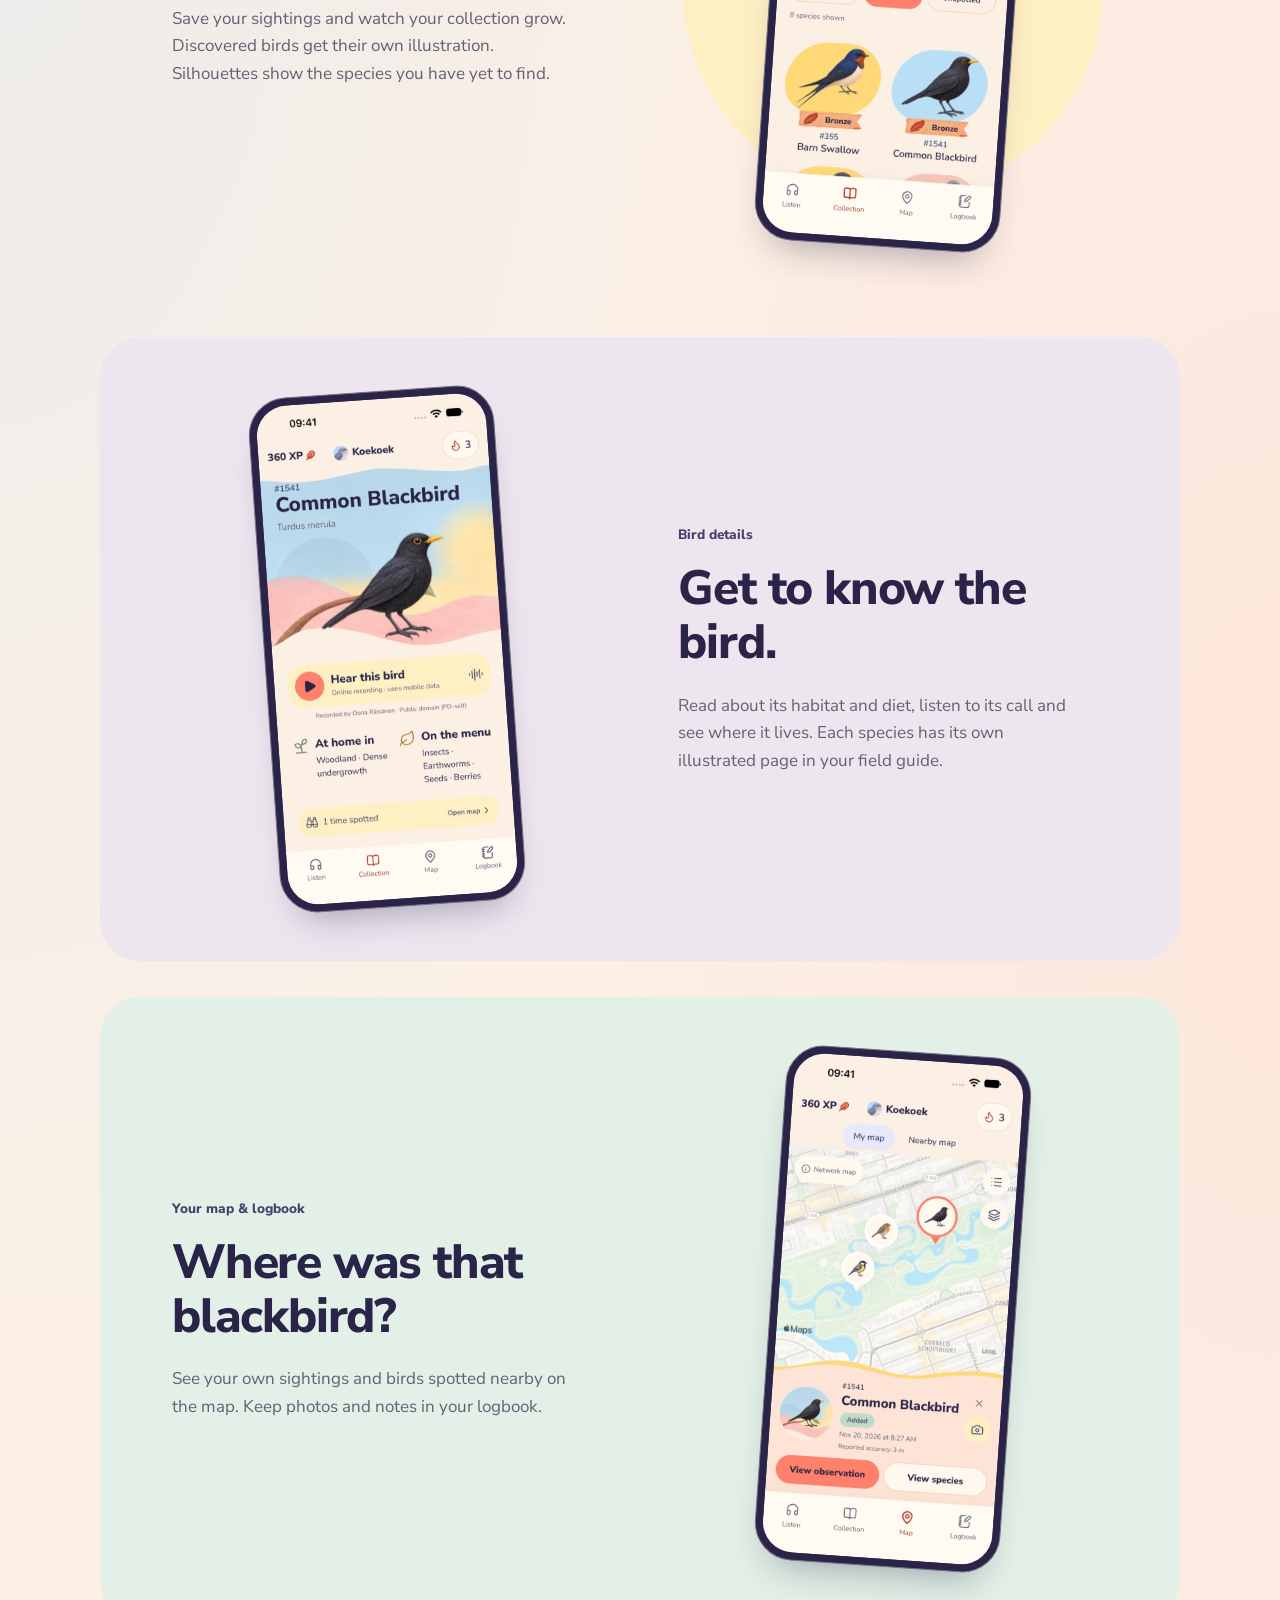
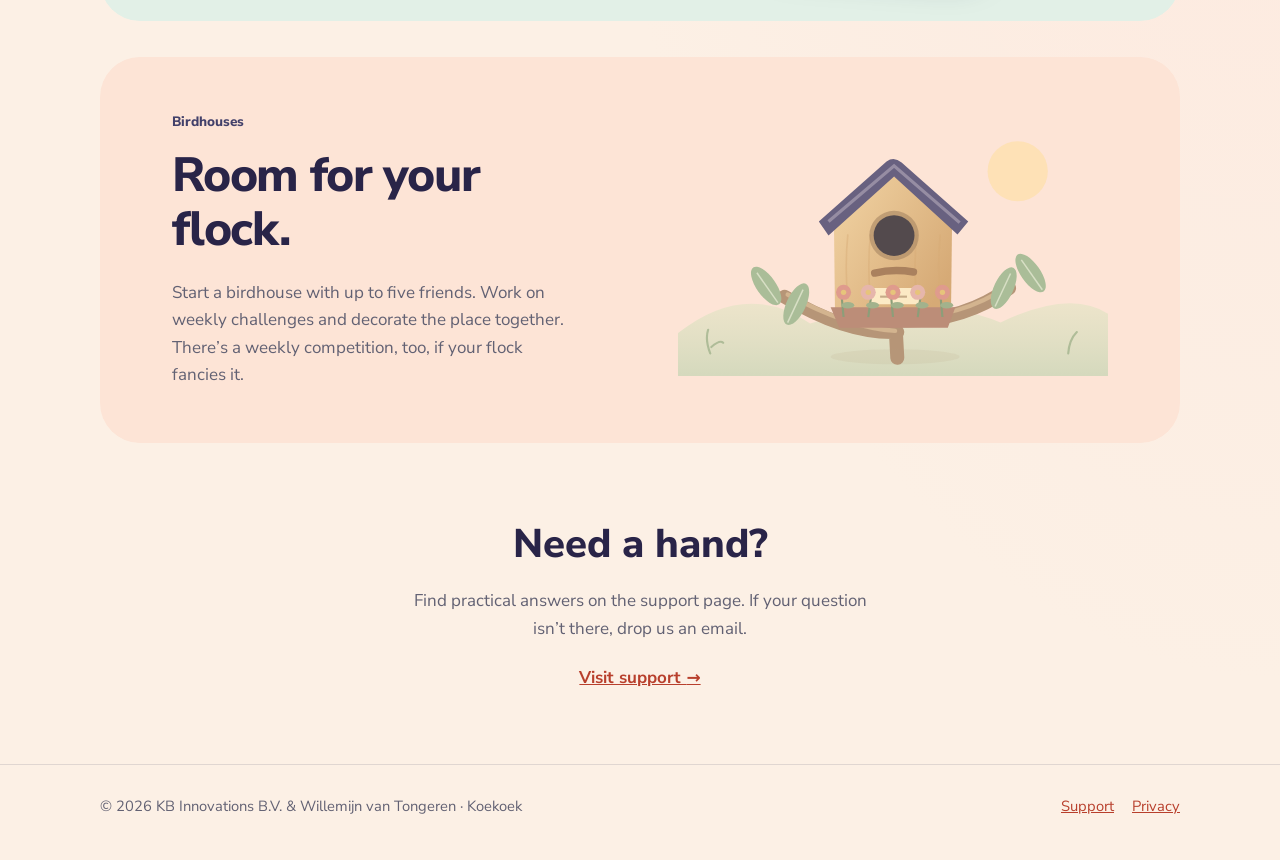
==== commit 5de6a530: "Update Koekoek website" ====
--- a/index.html
+++ b/index.html
@@ -92,7 +92,7 @@
 
   <footer class="site-footer">
     <div class="site-shell footer-row">
-      <div>© 2026 KB Innovations B.V. · Koekoek</div>
+      <div>© 2026 KB Innovations B.V. &amp; Willemijn van Tongeren · Koekoek</div>
       <div class="footer-links"><a href="support/?lang=en">Support</a><a href="privacy/?lang=en">Privacy</a></div>
     </div>
   </footer>
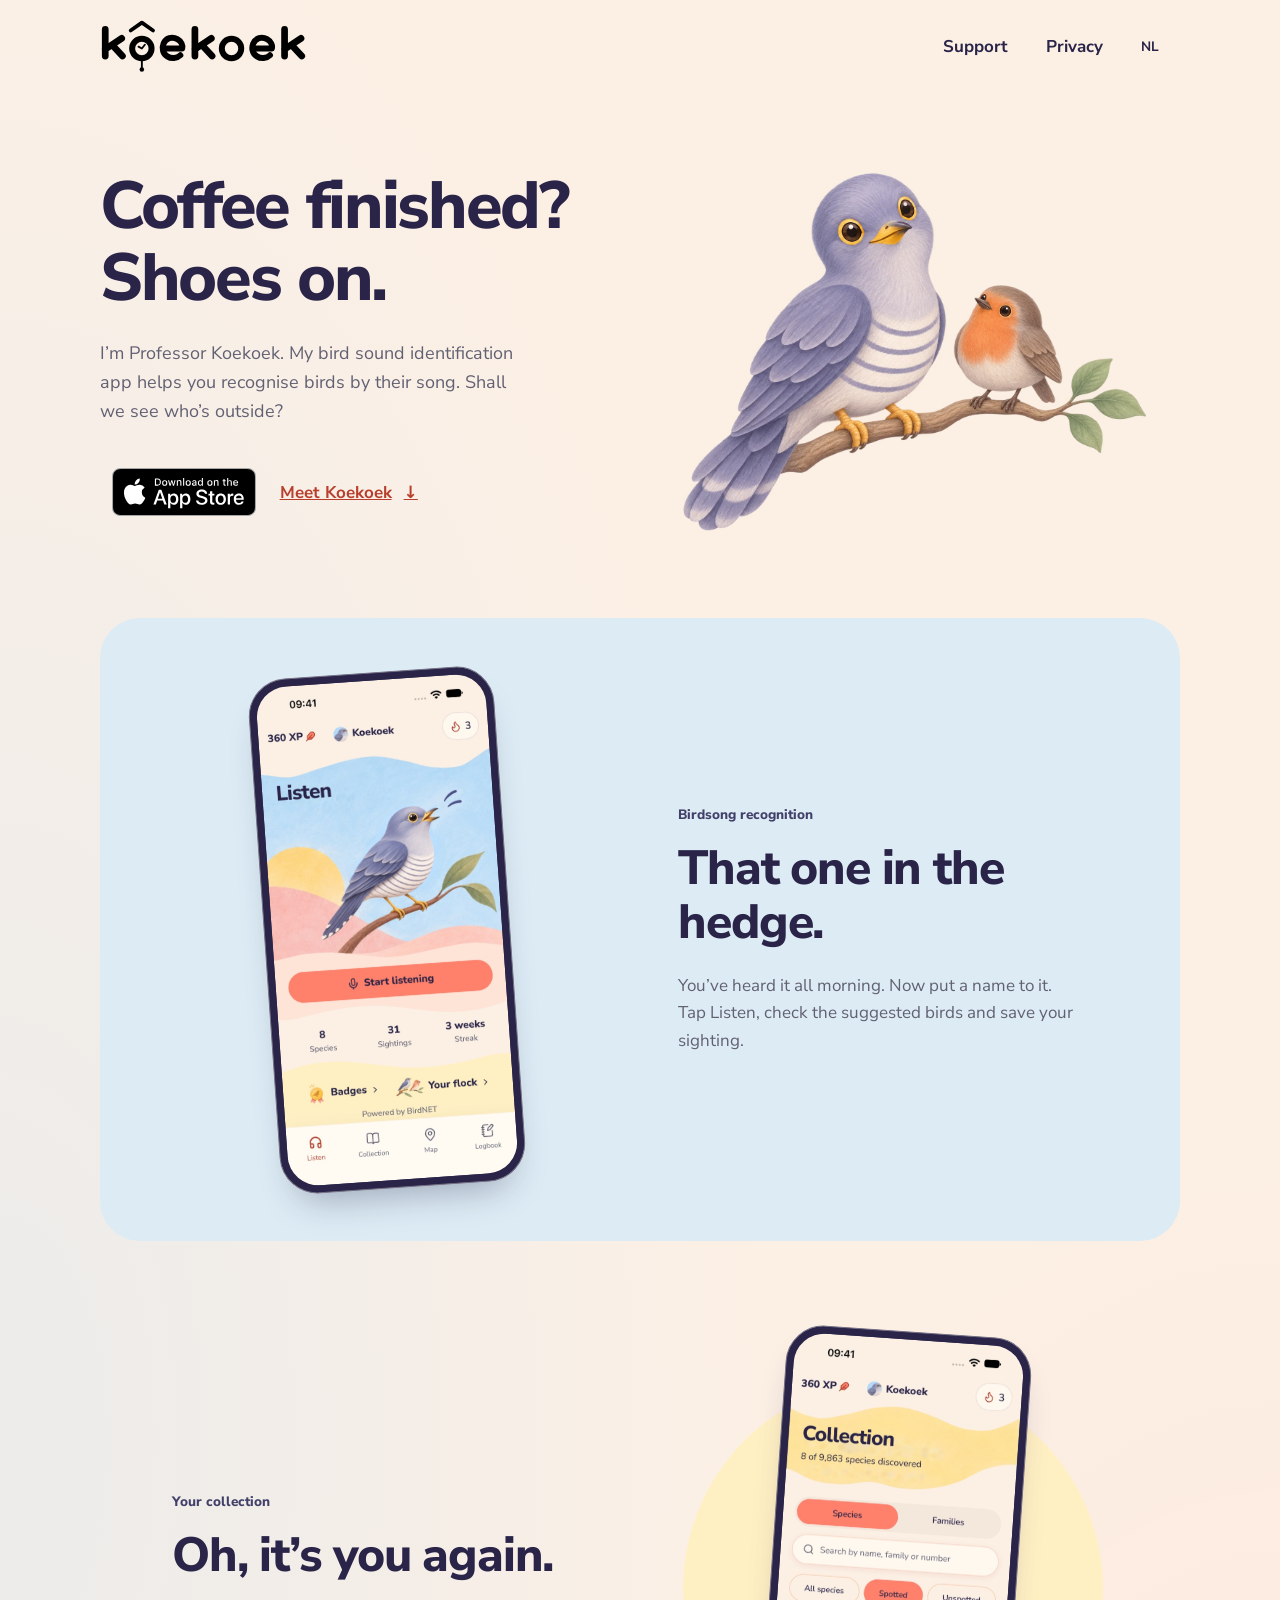
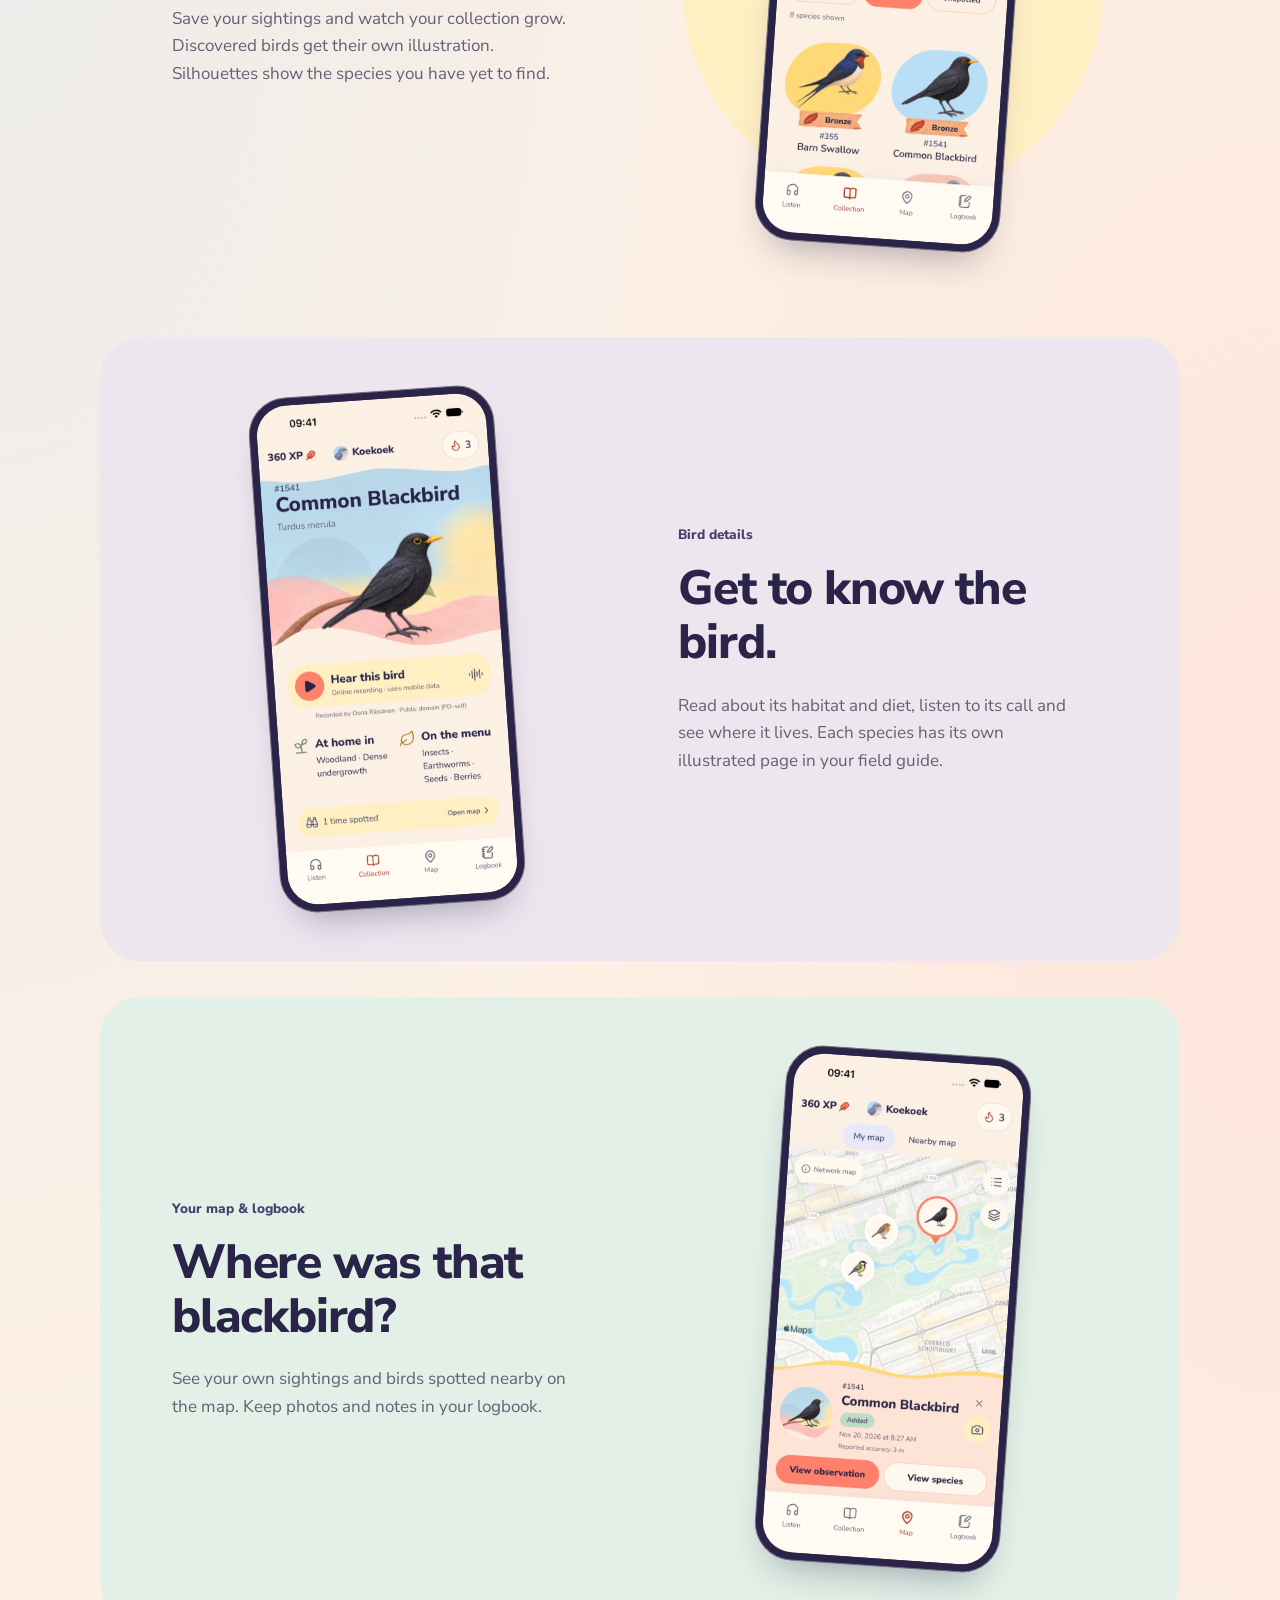
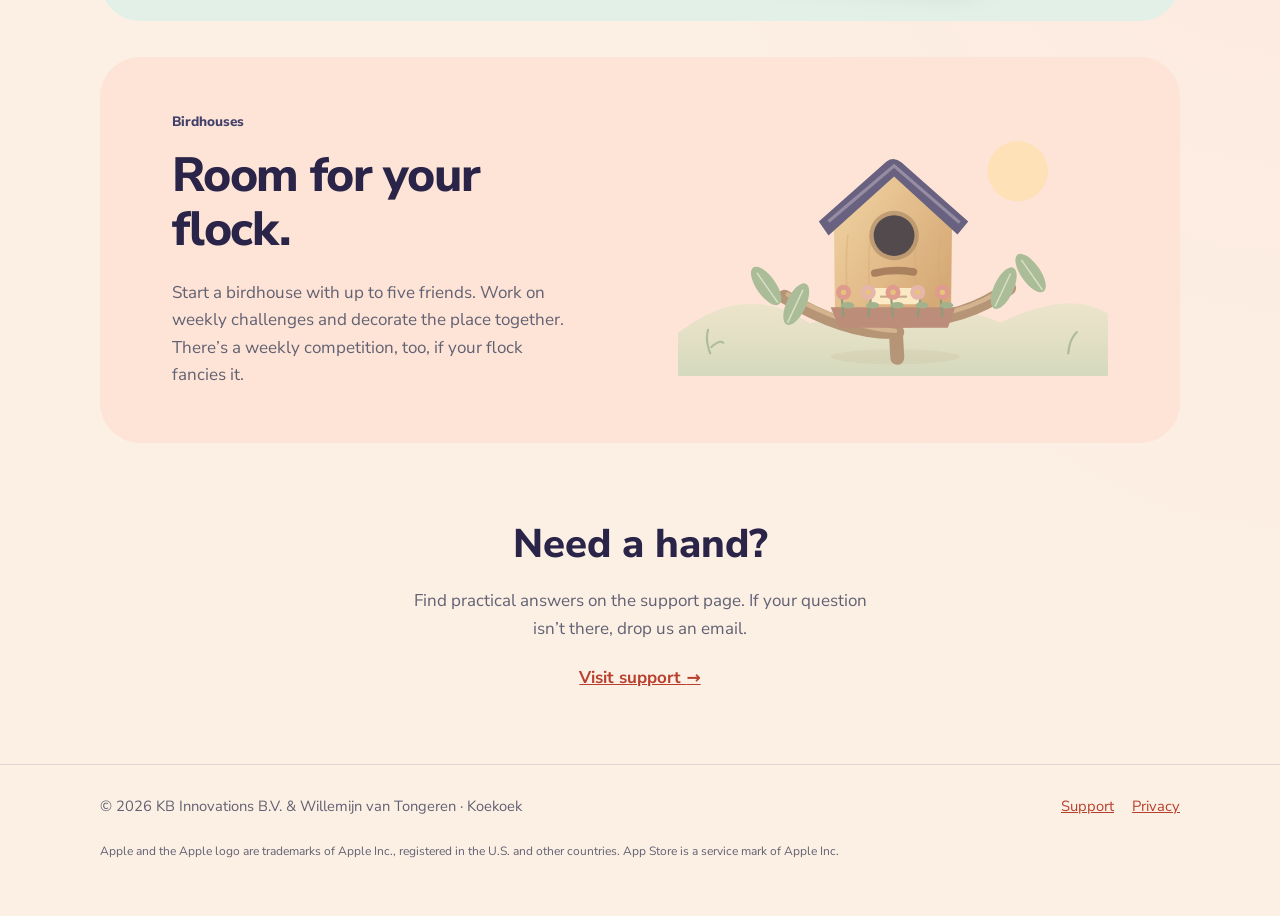
==== commit b03ebf47: "Update Koekoek website" ====
--- a/index.html
+++ b/index.html
@@ -3,14 +3,44 @@
 <head>
   <meta charset="utf-8">
   <meta name="viewport" content="width=device-width, initial-scale=1">
-  <meta name="description" content="Meet the birds around you with Koekoek. Recognise birdsong, build your collection and keep your favourite sightings close.">
+  <meta name="description" content="Identify birds by their song with Koekoek for iPhone. Explore an illustrated bird guide, grow your collection and save sightings in your personal map and journal.">
+  <meta name="google-site-verification" content="uFy38neTs4CDeQjcP2WMVZZkWDocq8o_EN4hPaXrdE8">
   <meta name="theme-color" content="#FCF0E5">
-  <title>Koekoek · Discover the birds around you</title>
+  <title>Koekoek · Bird Sound Identification App for iPhone</title>
   <link rel="icon" href="assets/app-icon.png">
   <link rel="stylesheet" href="styles.css">
-  <link rel="alternate" hreflang="en" href="./">
-  <link rel="alternate" hreflang="nl" href="nl/">
   <script src="locale.js" defer></script>
+  <link rel="canonical" href="https://koekoekapp.com/">
+  <link rel="alternate" hreflang="en" href="https://koekoekapp.com/">
+  <link rel="alternate" hreflang="nl" href="https://koekoekapp.com/nl/">
+  <link rel="alternate" hreflang="x-default" href="https://koekoekapp.com/">
+  <meta name="apple-itunes-app" content="app-id=6829680066">
+  <meta name="referrer" content="strict-origin-when-cross-origin">
+  <meta property="og:type" content="website">
+  <meta property="og:site_name" content="Koekoek">
+  <meta property="og:title" content="Koekoek · Bird Sound Identification App for iPhone">
+  <meta property="og:description" content="Identify birds by their song with Koekoek for iPhone. Explore an illustrated bird guide, grow your collection and save sightings in your personal map and journal.">
+  <meta property="og:url" content="https://koekoekapp.com/">
+  <meta property="og:locale" content="en_US">
+  <meta property="og:locale:alternate" content="nl_NL">
+  <meta property="og:image" content="https://koekoekapp.com/assets/koekoek-garden-hero.webp">
+  <meta property="og:image:width" content="1536">
+  <meta property="og:image:height" content="1024">
+  <meta property="og:image:alt" content="Professor Koekoek and a robin on a leafy branch">
+  <meta name="twitter:card" content="summary_large_image">
+  <script type="application/ld+json">
+{
+  "@context": "https://schema.org",
+  "@type": "WebSite",
+  "name": "Koekoek",
+  "alternateName": "Koekoek app",
+  "url": "https://koekoekapp.com/",
+  "inLanguage": [
+    "en",
+    "nl"
+  ]
+}
+  </script>
 </head>
 <body class="home-site">
   <header class="site-header site-shell">
@@ -25,8 +55,11 @@
     <section class="home-hero" aria-labelledby="welcome-title">
       <div class="home-welcome">
         <h1 id="welcome-title">Coffee finished?<br>Shoes on.</h1>
-        <p class="hero-intro">I’m Professor Koekoek. I help you recognise birds by their song. Shall we see who’s outside?</p>
-        <div class="actions"><a class="button" href="#listen">Meet Koekoek <span aria-hidden="true">↓</span></a></div>
+        <p class="hero-intro">I’m Professor Koekoek. My bird sound identification app helps you recognise birds by their song. Shall we see who’s outside?</p>
+        <div class="actions">
+          <a class="app-store-badge" href="https://apps.apple.com/app/id6829680066"><img src="assets/app-store-badge-en.svg" width="120" height="40" alt="Download Koekoek on the App Store"></a>
+          <a class="home-tour" href="#listen">Meet Koekoek <span aria-hidden="true">↓</span></a>
+        </div>
       </div>
       <img class="home-illustration" src="assets/koekoek-garden-hero.webp" width="1536" height="1024" alt="The Koekoek bird and a robin together on a leafy branch." fetchpriority="high">
     </section>
@@ -95,6 +128,8 @@
       <div>© 2026 KB Innovations B.V. &amp; Willemijn van Tongeren · Koekoek</div>
       <div class="footer-links"><a href="support/?lang=en">Support</a><a href="privacy/?lang=en">Privacy</a></div>
     </div>
+    <p class="site-shell trademark-note">Apple and the Apple logo are trademarks of Apple Inc., registered in the U.S. and other countries. App Store is a service mark of Apple Inc.</p>
   </footer>
+  <script type="module" src="https://static.cloudflareinsights.com/beacon.min.js" data-cf-beacon='{"token": "a0ad6fab3697454eadd23d260f0ae81c"}'></script>
 </body>
 </html>
--- a/styles.css
+++ b/styles.css
@@ -143,8 +143,12 @@
 }
 .home-hero h1 { font-size: clamp(2.8rem, 5.2vw, 4.5rem); line-height: 1.08; }
 .home-hero .hero-intro { max-width: 430px; font-size: 1.125rem; margin: 24px 0 0; }
-.home-hero .actions { justify-content: flex-start; }
+.home-hero .actions { justify-content: flex-start; align-items: center; }
 .home-hero .button { gap: 18px; border: 0; box-shadow: none; }
+.app-store-badge { display: inline-flex; flex-shrink: 0; padding: 12px; border-radius: 12px; }
+.app-store-badge img { display: block; height: 48px; width: auto; }
+.home-tour { display: inline-flex; align-items: center; gap: 12px; min-height: 48px; font-weight: 700; }
+.trademark-note { margin-top: 24px; font-size: .75rem; }
 .home-illustration { display: block; width: 100%; height: auto; }
 .home-site main { padding-bottom: 0; }
 .home-site .site-nav { background: transparent; border: 0; }
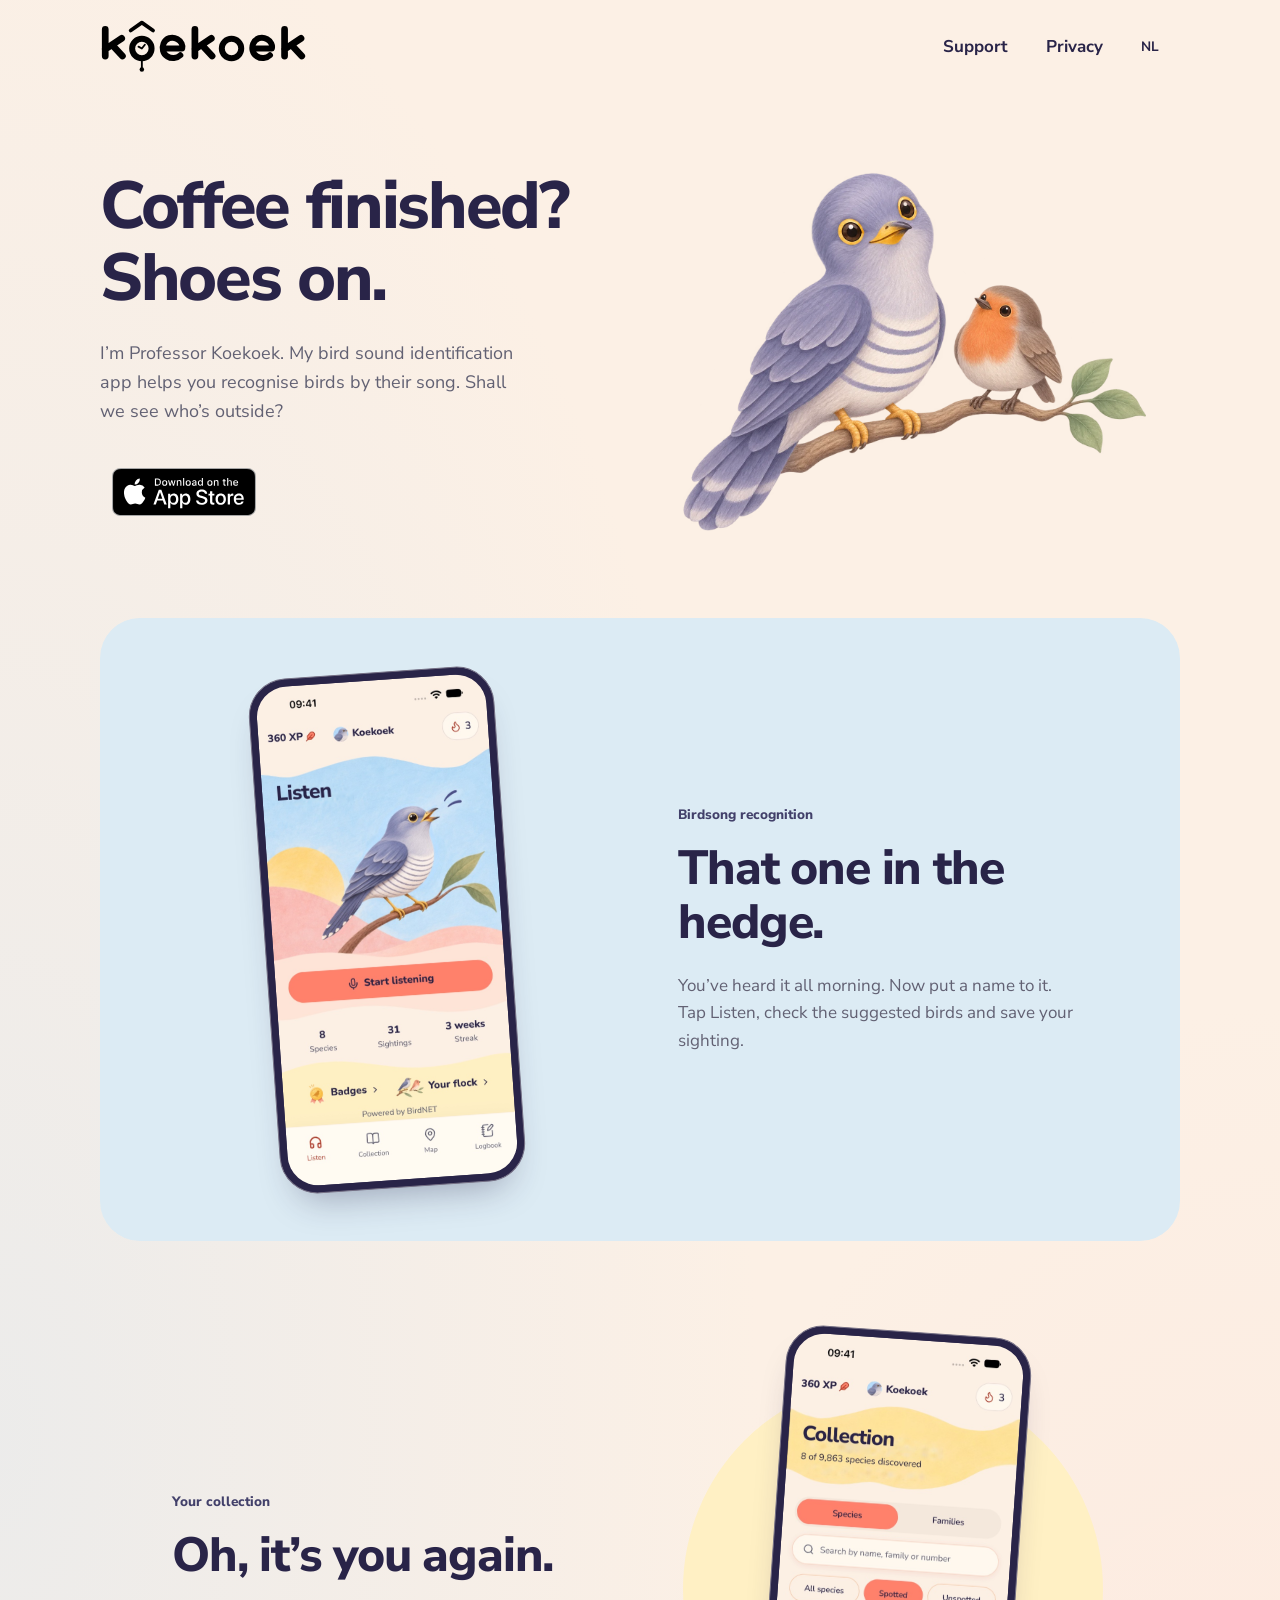
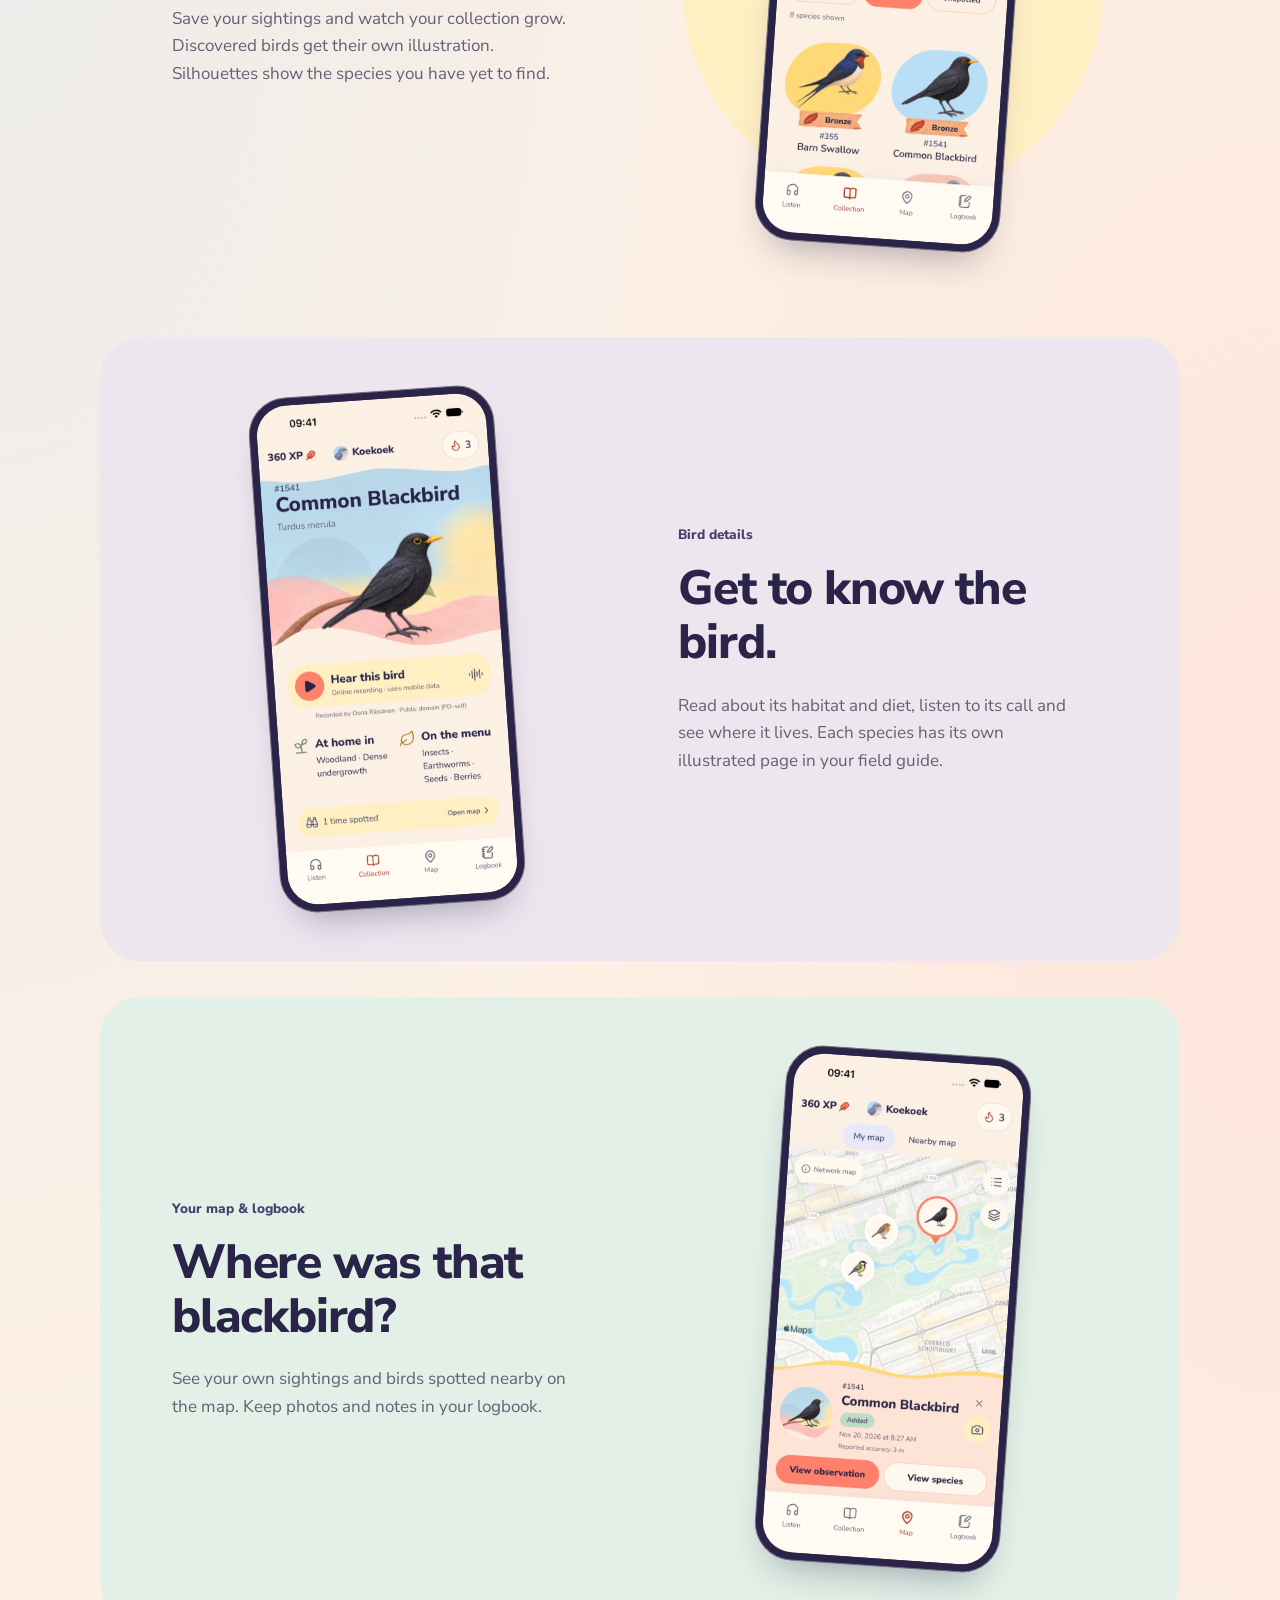
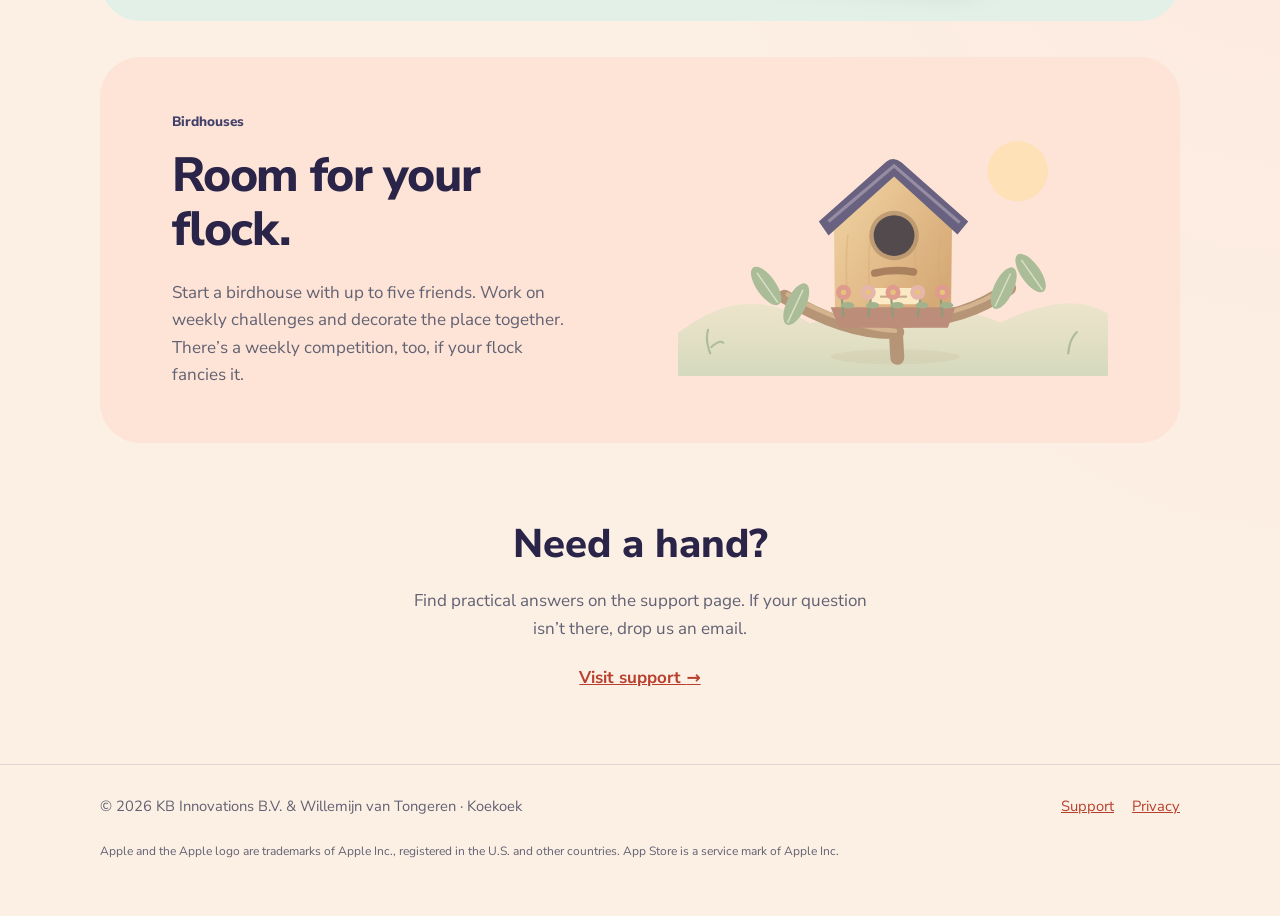
==== commit 326b6564: "Update Koekoek website" ====
--- a/index.html
+++ b/index.html
@@ -58,7 +58,6 @@
         <p class="hero-intro">I’m Professor Koekoek. My bird sound identification app helps you recognise birds by their song. Shall we see who’s outside?</p>
         <div class="actions">
           <a class="app-store-badge" href="https://apps.apple.com/app/id6829680066"><img src="assets/app-store-badge-en.svg" width="120" height="40" alt="Download Koekoek on the App Store"></a>
-          <a class="home-tour" href="#listen">Meet Koekoek <span aria-hidden="true">↓</span></a>
         </div>
       </div>
       <img class="home-illustration" src="assets/koekoek-garden-hero.webp" width="1536" height="1024" alt="The Koekoek bird and a robin together on a leafy branch." fetchpriority="high">
--- a/styles.css
+++ b/styles.css
@@ -144,10 +144,8 @@
 .home-hero h1 { font-size: clamp(2.8rem, 5.2vw, 4.5rem); line-height: 1.08; }
 .home-hero .hero-intro { max-width: 430px; font-size: 1.125rem; margin: 24px 0 0; }
 .home-hero .actions { justify-content: flex-start; align-items: center; }
-.home-hero .button { gap: 18px; border: 0; box-shadow: none; }
 .app-store-badge { display: inline-flex; flex-shrink: 0; padding: 12px; border-radius: 12px; }
 .app-store-badge img { display: block; height: 48px; width: auto; }
-.home-tour { display: inline-flex; align-items: center; gap: 12px; min-height: 48px; font-weight: 700; }
 .trademark-note { margin-top: 24px; font-size: .75rem; }
 .home-illustration { display: block; width: 100%; height: auto; }
 .home-site main { padding-bottom: 0; }
